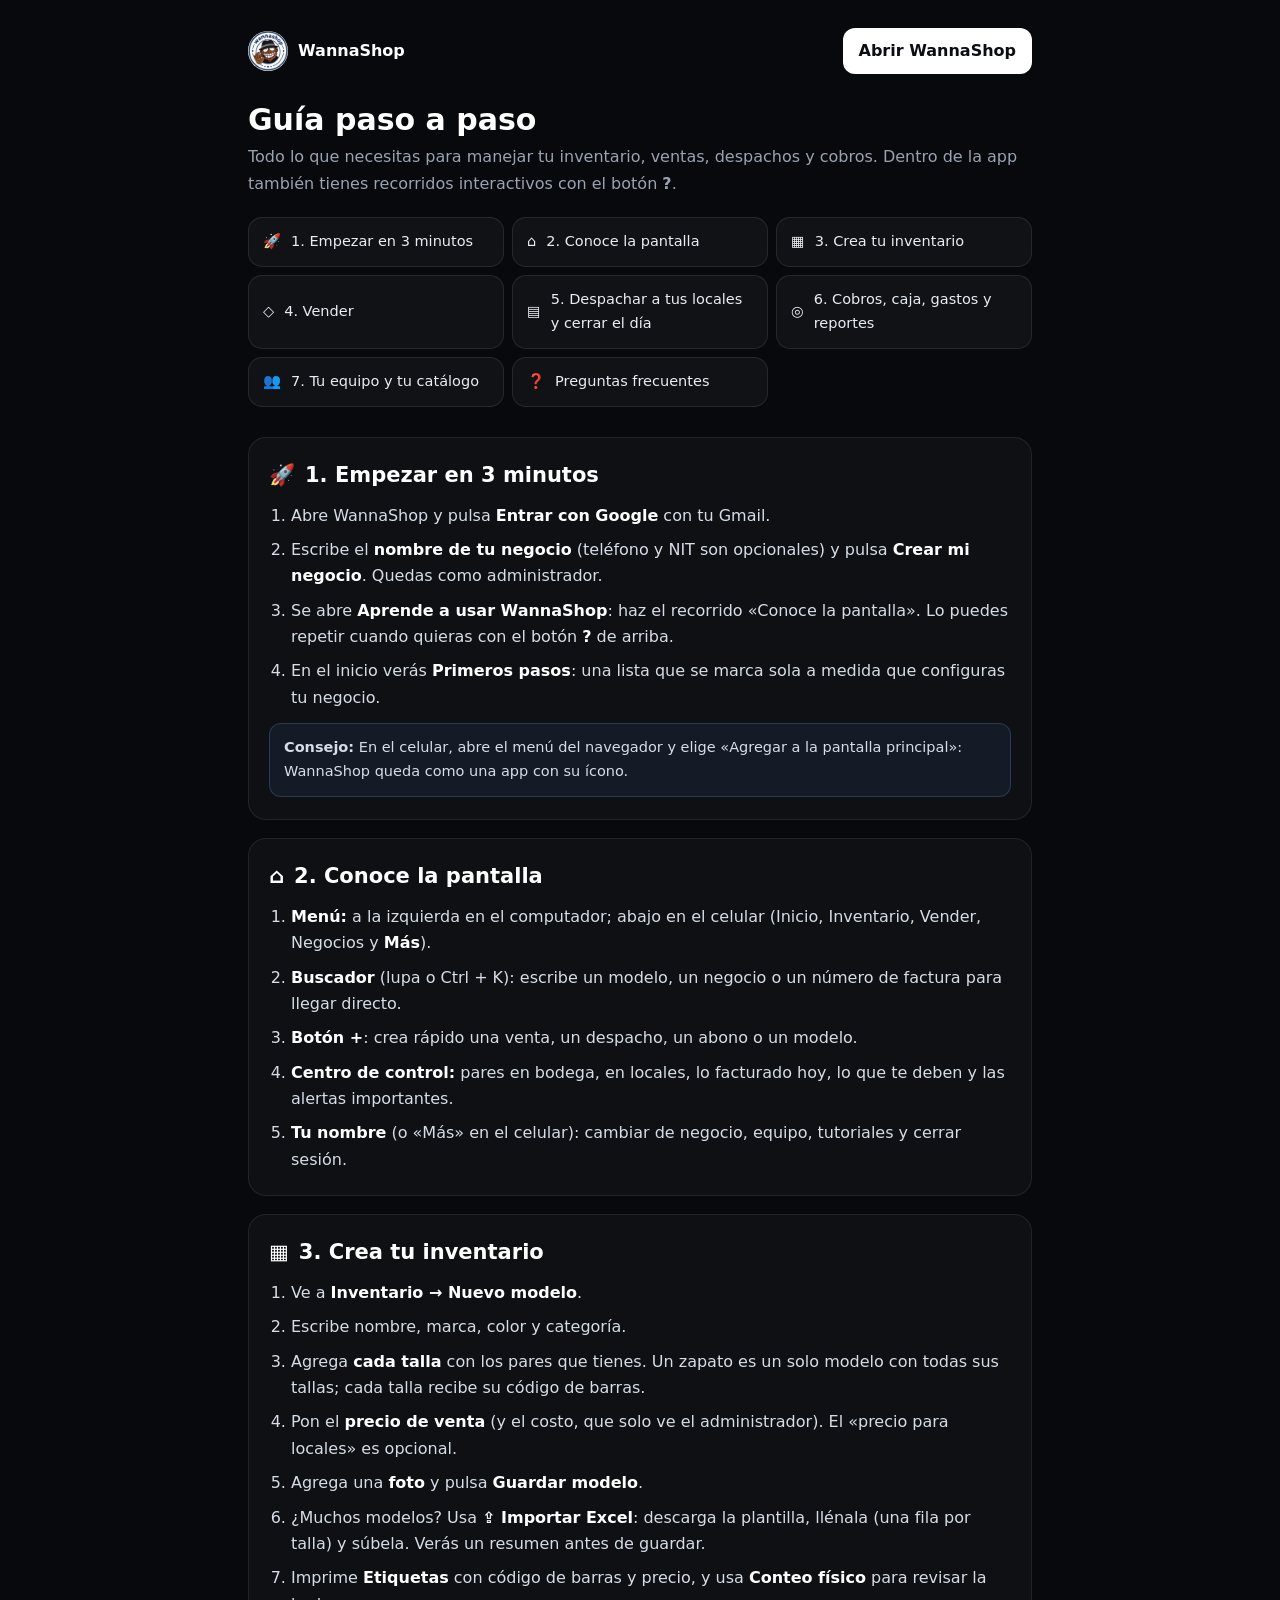
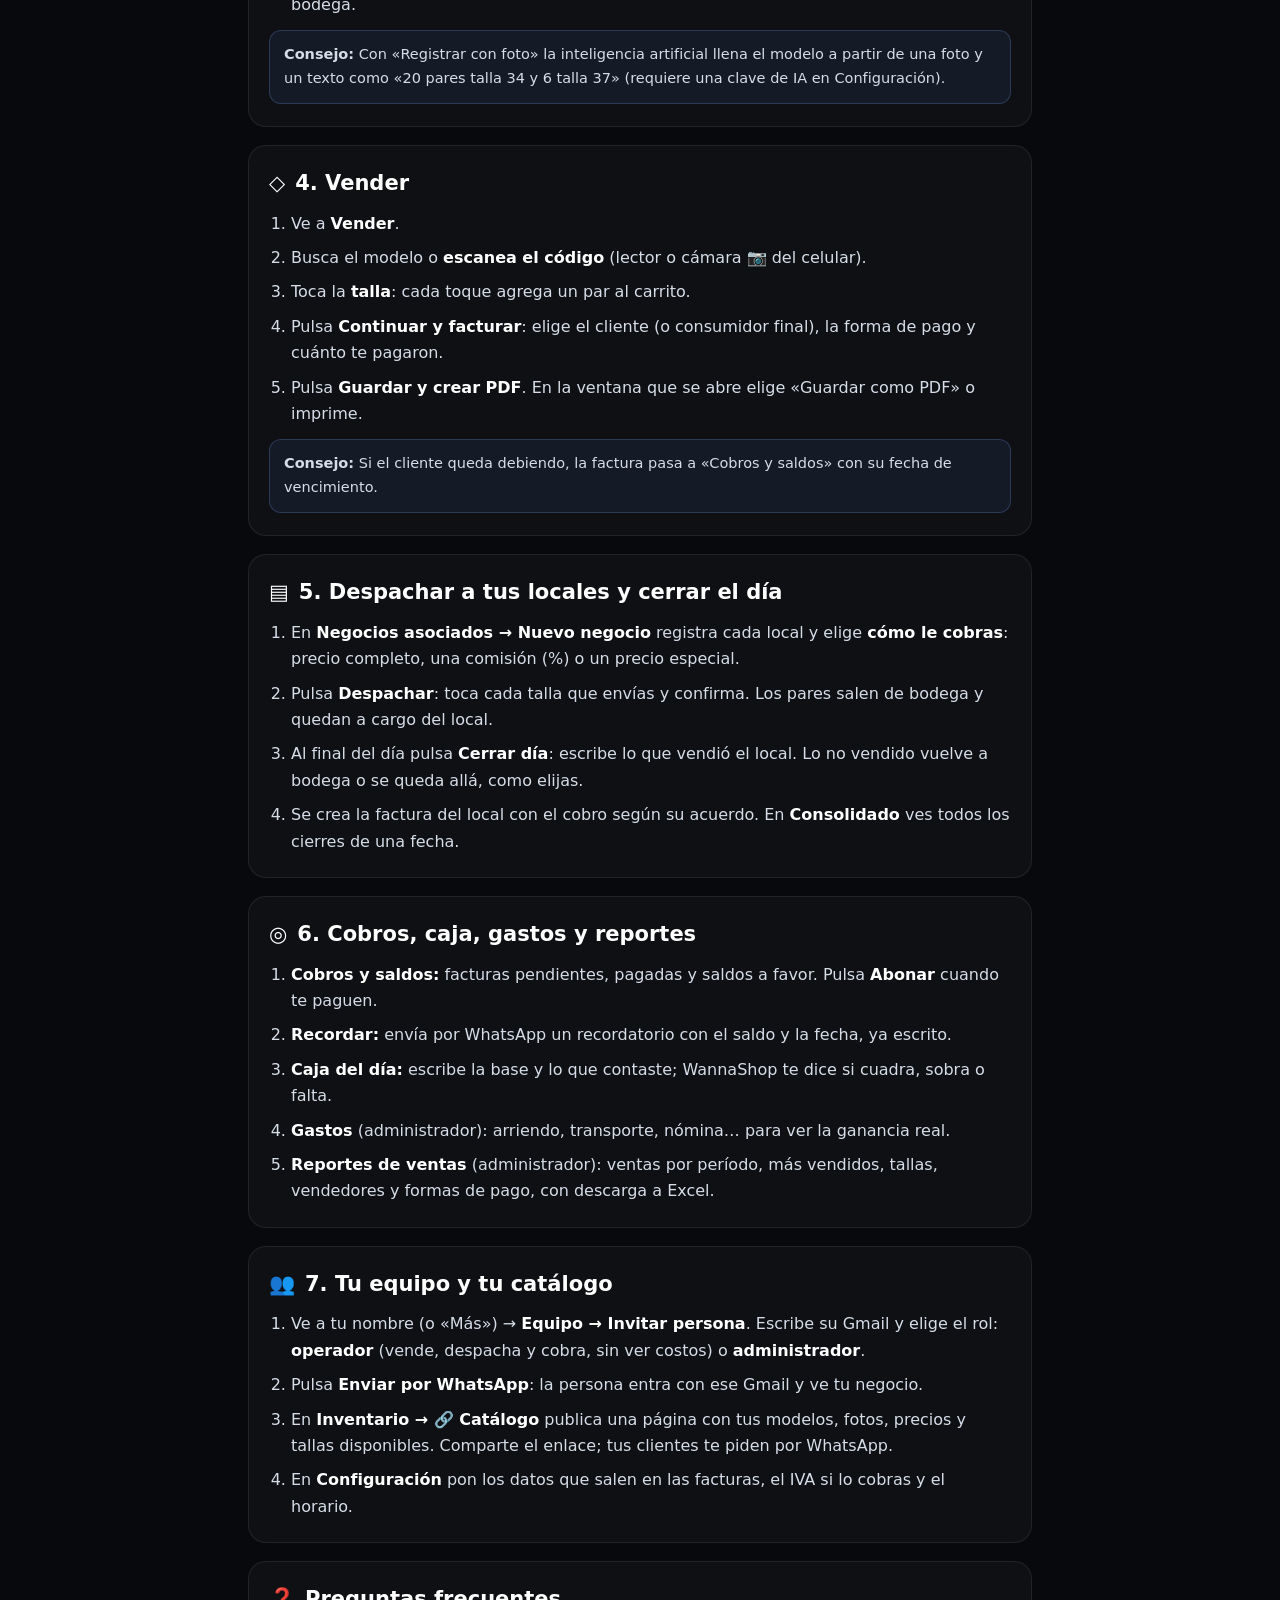
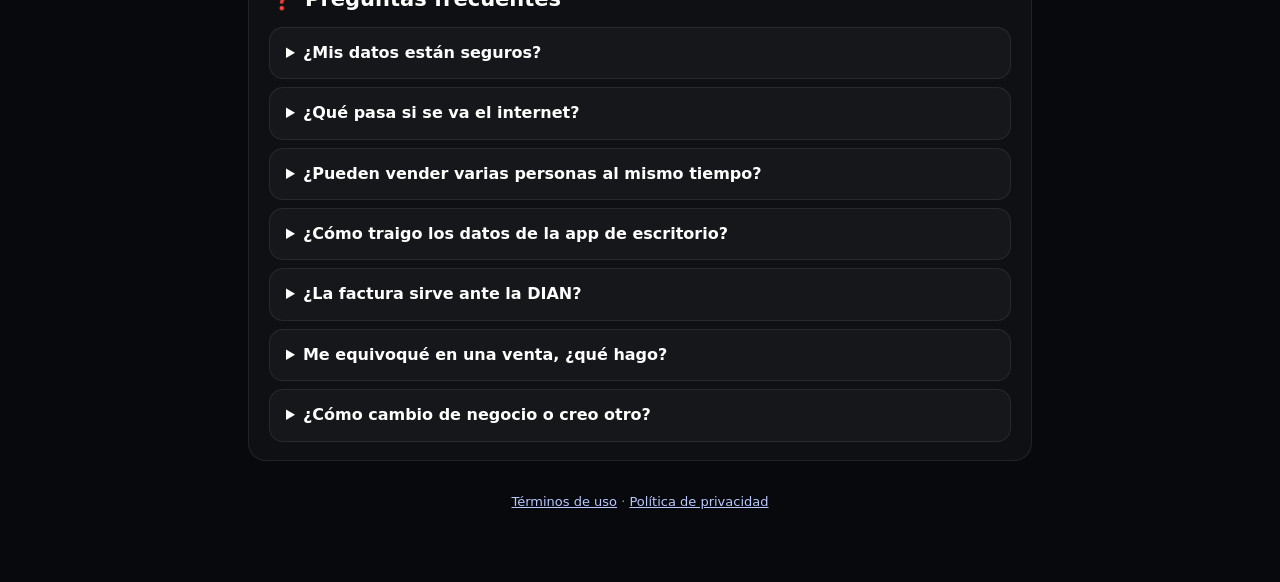
==== ayuda.html @ d0de4db9 "Publicar WannaShop web 0.4.0" ====
<!doctype html>
<html lang="es"><head><meta charset="utf-8"><meta name="viewport" content="width=device-width,initial-scale=1,viewport-fit=cover">
<title>Guía paso a paso · WannaShop</title><link rel="icon" href="assets/icon-192.png">
<meta name="description" content="Aprende a usar WannaShop: inventario por tallas, ventas, despachos a locales, cierres, cobros, caja, equipo y catálogo.">
<style>
  :root { color-scheme: dark; }
  * { box-sizing: border-box; }
  body { margin: 0; background: #07090d; color: #d6dde7; font: 16px/1.65 system-ui, -apple-system, Segoe UI, Roboto, Arial, sans-serif; }
  main { max-width: 820px; margin: 0 auto; padding: 28px 18px 70px; }
  a { color: #b9c7ff; }
  .top { display: flex; align-items: center; justify-content: space-between; gap: 12px; }
  .brand { display: flex; align-items: center; gap: 10px; color: #fff; font-weight: 800; text-decoration: none; }
  .brand img { width: 40px; height: 40px; border-radius: 50%; }
  .open { padding: 10px 16px; border-radius: 12px; background: #fff; color: #0b0d12; font-weight: 700; text-decoration: none; }
  h1 { color: #fff; font-size: 30px; line-height: 1.2; margin: 28px 0 6px; }
  .lead { color: #9aa3b2; margin: 0 0 20px; }
  .toc { display: grid; grid-template-columns: repeat(auto-fill, minmax(230px, 1fr)); gap: 8px; margin: 0 0 30px; }
  .toc a { display: flex; gap: 10px; align-items: center; padding: 12px 14px; border-radius: 14px; background: rgba(255,255,255,.04); border: 1px solid rgba(255,255,255,.09); color: #e8edf3; text-decoration: none; font-size: 14.5px; }
  section { margin: 0 0 18px; padding: 20px 20px 10px; border-radius: 18px; background: rgba(255,255,255,.03); border: 1px solid rgba(255,255,255,.08); scroll-margin-top: 16px; }
  h2 { display: flex; gap: 10px; align-items: center; color: #fff; font-size: 21px; margin: 0 0 10px; }
  ol { margin: 0 0 12px; padding-left: 22px; display: grid; gap: 8px; }
  li b { color: #fff; }
  .tip { margin: 0 0 12px; padding: 12px 14px; border-radius: 12px; background: rgba(120,170,255,.08); border: 1px solid rgba(120,170,255,.22); font-size: 14.5px; }
  details { margin: 0 0 8px; padding: 12px 16px; border-radius: 14px; background: rgba(255,255,255,.03); border: 1px solid rgba(255,255,255,.08); }
  summary { cursor: pointer; color: #fff; font-weight: 700; }
  details p { margin: 8px 0 2px; }
  footer { margin-top: 30px; color: #8a94a3; font-size: 13px; text-align: center; }
</style></head>
<body><main>
<div class="top"><a class="brand" href="./"><img src="assets/icon-192.png" alt="">WannaShop</a><a class="open" href="./">Abrir WannaShop</a></div>
<h1>Guía paso a paso</h1>
<p class="lead">Todo lo que necesitas para manejar tu inventario, ventas, despachos y cobros. Dentro de la app también tienes recorridos interactivos con el botón <b>?</b>.</p>
<nav class="toc"><a href="#empezar"><span>🚀</span>1. Empezar en 3 minutos</a><a href="#pantalla"><span>⌂</span>2. Conoce la pantalla</a><a href="#inventario"><span>▦</span>3. Crea tu inventario</a><a href="#vender"><span>◇</span>4. Vender</a><a href="#locales"><span>▤</span>5. Despachar a tus locales y cerrar el día</a><a href="#dinero"><span>◎</span>6. Cobros, caja, gastos y reportes</a><a href="#equipo"><span>👥</span>7. Tu equipo y tu catálogo</a><a href="#preguntas"><span>❓</span>Preguntas frecuentes</a></nav>
<section id="empezar"><h2><span>🚀</span>1. Empezar en 3 minutos</h2><ol><li>Abre WannaShop y pulsa <b>Entrar con Google</b> con tu Gmail.</li><li>Escribe el <b>nombre de tu negocio</b> (teléfono y NIT son opcionales) y pulsa <b>Crear mi negocio</b>. Quedas como administrador.</li><li>Se abre <b>Aprende a usar WannaShop</b>: haz el recorrido «Conoce la pantalla». Lo puedes repetir cuando quieras con el botón <b>?</b> de arriba.</li><li>En el inicio verás <b>Primeros pasos</b>: una lista que se marca sola a medida que configuras tu negocio.</li></ol><p class="tip"><b>Consejo:</b> En el celular, abre el menú del navegador y elige «Agregar a la pantalla principal»: WannaShop queda como una app con su ícono.</p></section><section id="pantalla"><h2><span>⌂</span>2. Conoce la pantalla</h2><ol><li><b>Menú:</b> a la izquierda en el computador; abajo en el celular (Inicio, Inventario, Vender, Negocios y <b>Más</b>).</li><li><b>Buscador</b> (lupa o Ctrl + K): escribe un modelo, un negocio o un número de factura para llegar directo.</li><li><b>Botón +</b>: crea rápido una venta, un despacho, un abono o un modelo.</li><li><b>Centro de control:</b> pares en bodega, en locales, lo facturado hoy, lo que te deben y las alertas importantes.</li><li><b>Tu nombre</b> (o «Más» en el celular): cambiar de negocio, equipo, tutoriales y cerrar sesión.</li></ol></section><section id="inventario"><h2><span>▦</span>3. Crea tu inventario</h2><ol><li>Ve a <b>Inventario → Nuevo modelo</b>.</li><li>Escribe nombre, marca, color y categoría.</li><li>Agrega <b>cada talla</b> con los pares que tienes. Un zapato es un solo modelo con todas sus tallas; cada talla recibe su código de barras.</li><li>Pon el <b>precio de venta</b> (y el costo, que solo ve el administrador). El «precio para locales» es opcional.</li><li>Agrega una <b>foto</b> y pulsa <b>Guardar modelo</b>.</li><li>¿Muchos modelos? Usa <b>⇪ Importar Excel</b>: descarga la plantilla, llénala (una fila por talla) y súbela. Verás un resumen antes de guardar.</li><li>Imprime <b>Etiquetas</b> con código de barras y precio, y usa <b>Conteo físico</b> para revisar la bodega.</li></ol><p class="tip"><b>Consejo:</b> Con «Registrar con foto» la inteligencia artificial llena el modelo a partir de una foto y un texto como «20 pares talla 34 y 6 talla 37» (requiere una clave de IA en Configuración).</p></section><section id="vender"><h2><span>◇</span>4. Vender</h2><ol><li>Ve a <b>Vender</b>.</li><li>Busca el modelo o <b>escanea el código</b> (lector o cámara 📷 del celular).</li><li>Toca la <b>talla</b>: cada toque agrega un par al carrito.</li><li>Pulsa <b>Continuar y facturar</b>: elige el cliente (o consumidor final), la forma de pago y cuánto te pagaron.</li><li>Pulsa <b>Guardar y crear PDF</b>. En la ventana que se abre elige «Guardar como PDF» o imprime.</li></ol><p class="tip"><b>Consejo:</b> Si el cliente queda debiendo, la factura pasa a «Cobros y saldos» con su fecha de vencimiento.</p></section><section id="locales"><h2><span>▤</span>5. Despachar a tus locales y cerrar el día</h2><ol><li>En <b>Negocios asociados → Nuevo negocio</b> registra cada local y elige <b>cómo le cobras</b>: precio completo, una comisión (%) o un precio especial.</li><li>Pulsa <b>Despachar</b>: toca cada talla que envías y confirma. Los pares salen de bodega y quedan a cargo del local.</li><li>Al final del día pulsa <b>Cerrar día</b>: escribe lo que vendió el local. Lo no vendido vuelve a bodega o se queda allá, como elijas.</li><li>Se crea la factura del local con el cobro según su acuerdo. En <b>Consolidado</b> ves todos los cierres de una fecha.</li></ol></section><section id="dinero"><h2><span>◎</span>6. Cobros, caja, gastos y reportes</h2><ol><li><b>Cobros y saldos:</b> facturas pendientes, pagadas y saldos a favor. Pulsa <b>Abonar</b> cuando te paguen.</li><li><b>Recordar:</b> envía por WhatsApp un recordatorio con el saldo y la fecha, ya escrito.</li><li><b>Caja del día:</b> escribe la base y lo que contaste; WannaShop te dice si cuadra, sobra o falta.</li><li><b>Gastos</b> (administrador): arriendo, transporte, nómina… para ver la ganancia real.</li><li><b>Reportes de ventas</b> (administrador): ventas por período, más vendidos, tallas, vendedores y formas de pago, con descarga a Excel.</li></ol></section><section id="equipo"><h2><span>👥</span>7. Tu equipo y tu catálogo</h2><ol><li>Ve a tu nombre (o «Más») → <b>Equipo → Invitar persona</b>. Escribe su Gmail y elige el rol: <b>operador</b> (vende, despacha y cobra, sin ver costos) o <b>administrador</b>.</li><li>Pulsa <b>Enviar por WhatsApp</b>: la persona entra con ese Gmail y ve tu negocio.</li><li>En <b>Inventario → 🔗 Catálogo</b> publica una página con tus modelos, fotos, precios y tallas disponibles. Comparte el enlace; tus clientes te piden por WhatsApp.</li><li>En <b>Configuración</b> pon los datos que salen en las facturas, el IVA si lo cobras y el horario.</li></ol></section>
<section id="preguntas"><h2><span>❓</span>Preguntas frecuentes</h2><details><summary>¿Mis datos están seguros?</summary><p>Se guardan en la nube de Google y solo entran las cuentas que tú autorices. Ningún negocio ve los datos de otro. Cada día queda una copia automática (Configuración → Ver copias diarias) y puedes descargar una copia completa cuando quieras.</p></details><details><summary>¿Qué pasa si se va el internet?</summary><p>Aparece un aviso arriba. Puedes seguir consultando, pero para guardar necesitas conexión; nada queda a medias.</p></details><details><summary>¿Pueden vender varias personas al mismo tiempo?</summary><p>Sí. Cada venta se valida con el inventario más reciente, así que no se vende un par que ya no existe.</p></details><details><summary>¿Cómo traigo los datos de la app de escritorio?</summary><p>En la app de escritorio: Configuración → Guardar respaldo manual. En la web: Configuración → Importar respaldo.</p></details><details><summary>¿La factura sirve ante la DIAN?</summary><p>Los documentos de WannaShop son comprobantes de venta e internos. No reemplazan la factura electrónica de la DIAN cuando estés obligado a expedirla.</p></details><details><summary>Me equivoqué en una venta, ¿qué hago?</summary><p>En Facturas abre el documento: puedes registrar una devolución o un cambio, o anularlo escribiendo el motivo. Todo queda en el historial.</p></details><details><summary>¿Cómo cambio de negocio o creo otro?</summary><p>Toca tu nombre (o «Más») → Cambiar de negocio. Desde ahí también puedes crear otro negocio con la misma cuenta.</p></details></section>
<footer><a href="terminos.html">Términos de uso</a> · <a href="privacidad.html">Política de privacidad</a></footer>
</main></body></html>
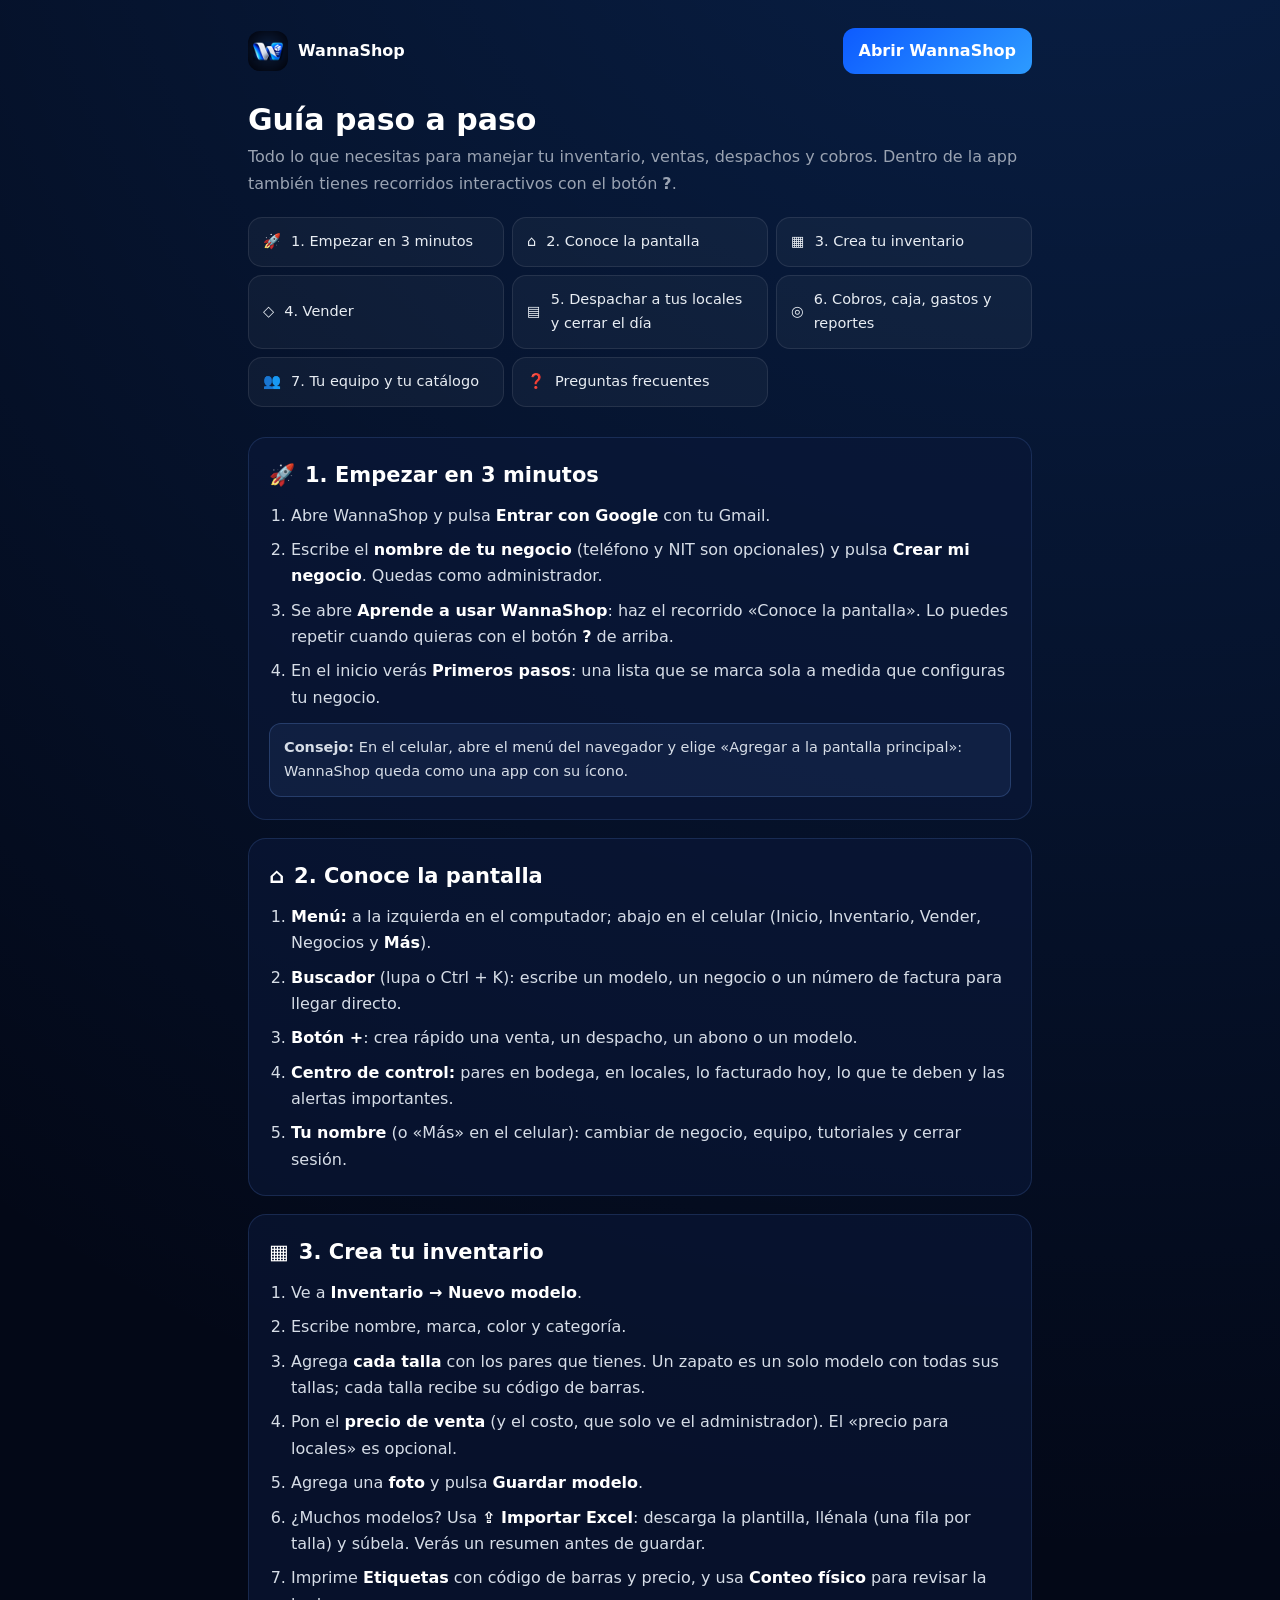
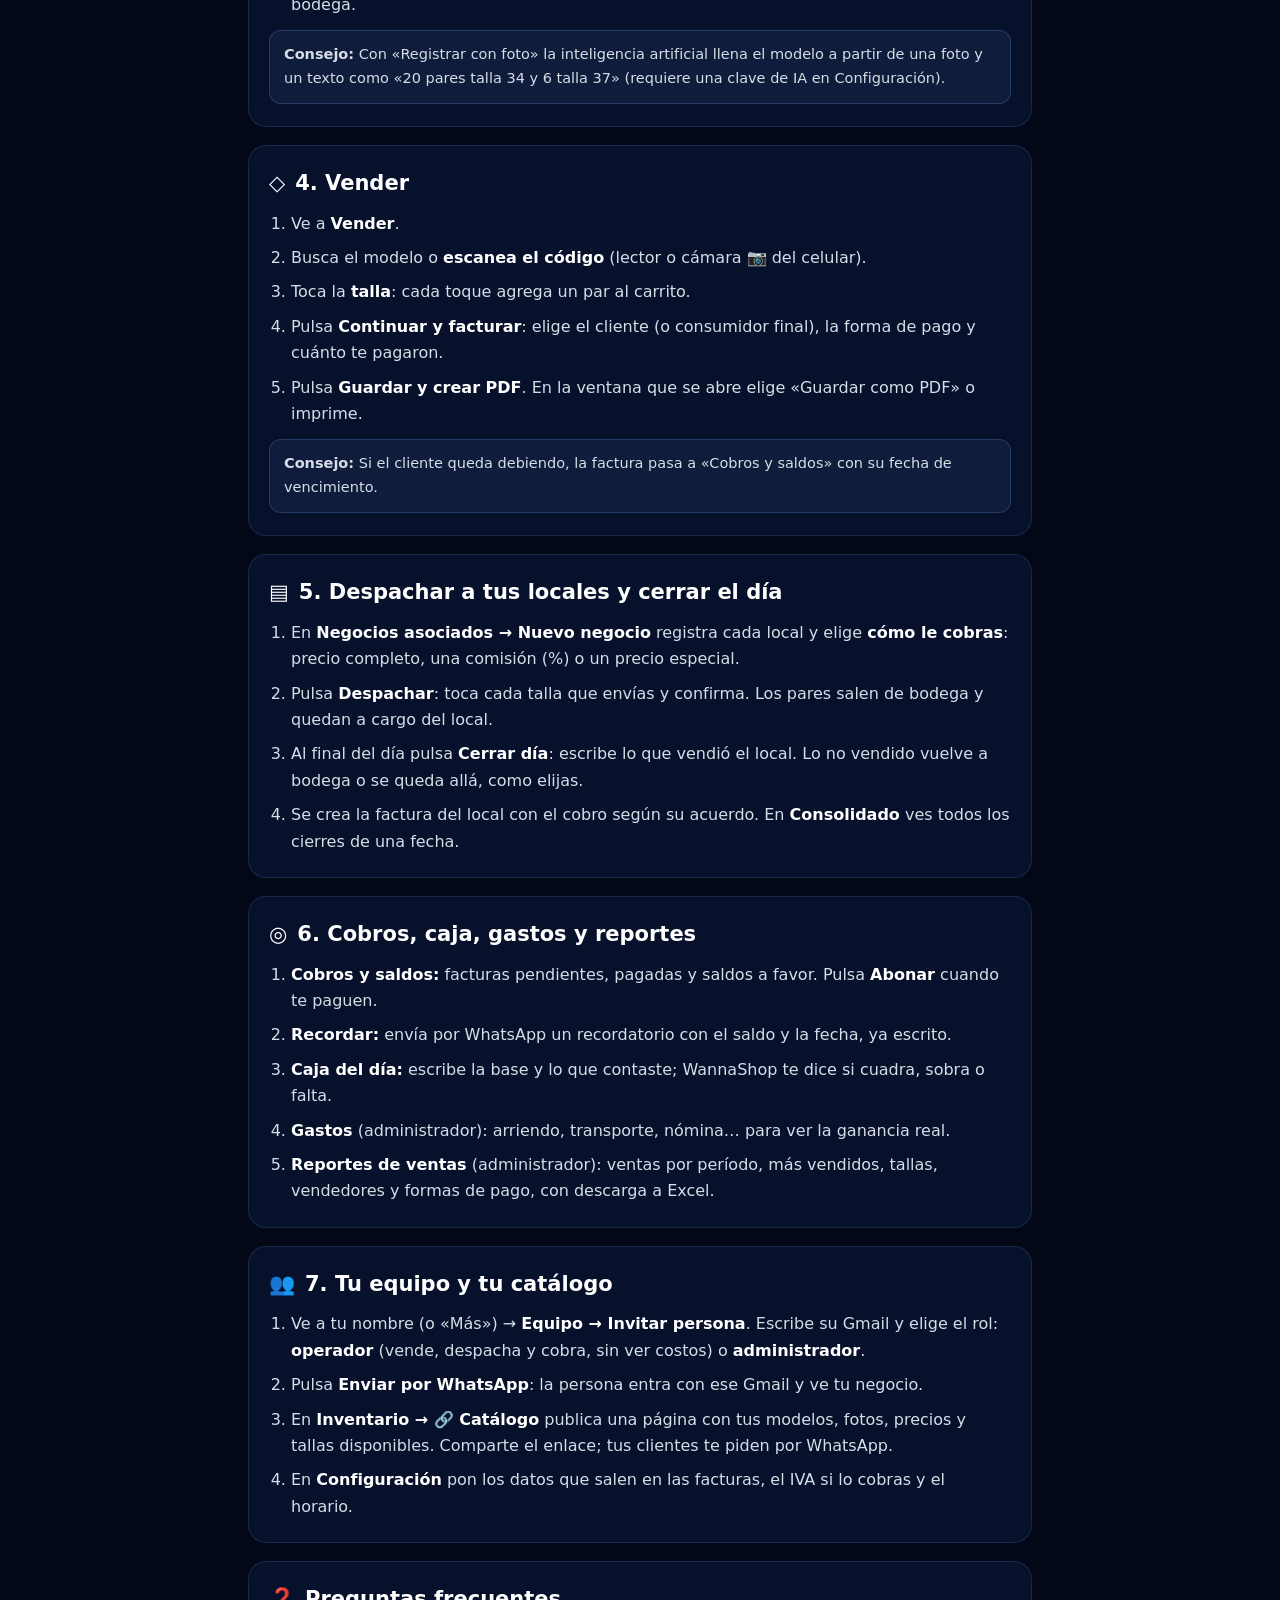
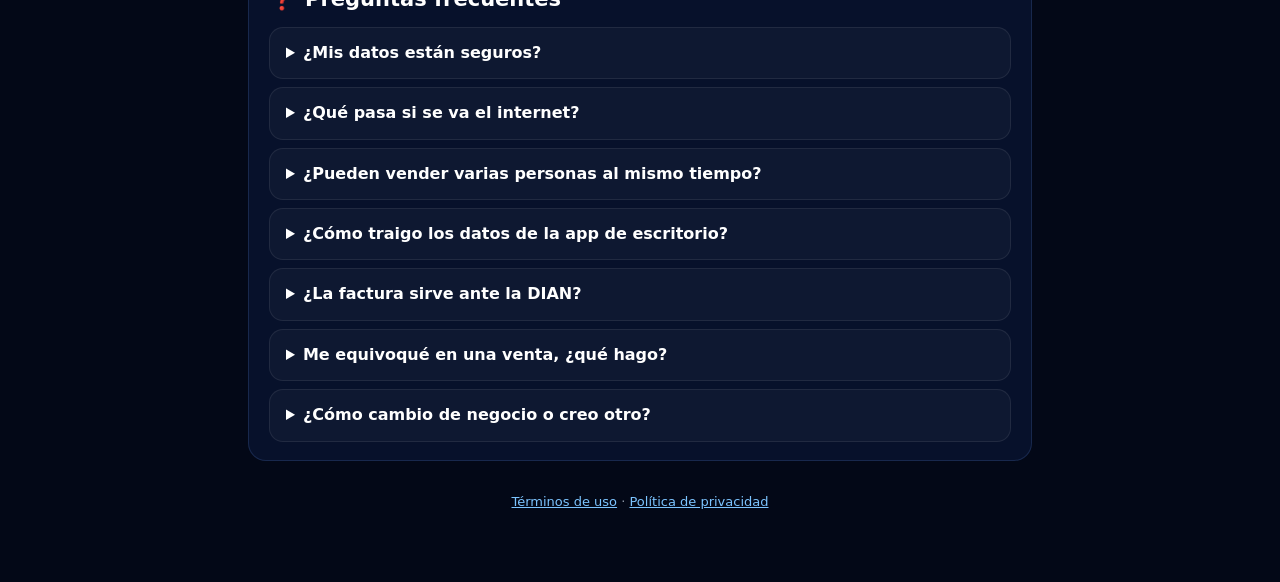
==== commit d80478a2: "Publicar WannaShop web 0.4.0" ====
--- a/ayuda.html
+++ b/ayuda.html
@@ -5,18 +5,18 @@
 <style>
   :root { color-scheme: dark; }
   * { box-sizing: border-box; }
-  body { margin: 0; background: #07090d; color: #d6dde7; font: 16px/1.65 system-ui, -apple-system, Segoe UI, Roboto, Arial, sans-serif; }
+  body { margin: 0; background: radial-gradient(circle at 85% -10%, rgba(31,124,255,.22), transparent 45%) #030817; color: #d6dde7; font: 16px/1.65 system-ui, -apple-system, Segoe UI, Roboto, Arial, sans-serif; }
   main { max-width: 820px; margin: 0 auto; padding: 28px 18px 70px; }
-  a { color: #b9c7ff; }
+  a { color: #7cc4ff; }
   .top { display: flex; align-items: center; justify-content: space-between; gap: 12px; }
   .brand { display: flex; align-items: center; gap: 10px; color: #fff; font-weight: 800; text-decoration: none; }
-  .brand img { width: 40px; height: 40px; border-radius: 50%; }
-  .open { padding: 10px 16px; border-radius: 12px; background: #fff; color: #0b0d12; font-weight: 700; text-decoration: none; }
+  .brand img { width: 40px; height: 40px; border-radius: 12px; }
+  .open { padding: 10px 16px; border-radius: 12px; background: linear-gradient(135deg, #0d5bff, #2d9bff); color: #fff; font-weight: 700; text-decoration: none; }
   h1 { color: #fff; font-size: 30px; line-height: 1.2; margin: 28px 0 6px; }
   .lead { color: #9aa3b2; margin: 0 0 20px; }
   .toc { display: grid; grid-template-columns: repeat(auto-fill, minmax(230px, 1fr)); gap: 8px; margin: 0 0 30px; }
   .toc a { display: flex; gap: 10px; align-items: center; padding: 12px 14px; border-radius: 14px; background: rgba(255,255,255,.04); border: 1px solid rgba(255,255,255,.09); color: #e8edf3; text-decoration: none; font-size: 14.5px; }
-  section { margin: 0 0 18px; padding: 20px 20px 10px; border-radius: 18px; background: rgba(255,255,255,.03); border: 1px solid rgba(255,255,255,.08); scroll-margin-top: 16px; }
+  section { margin: 0 0 18px; padding: 20px 20px 10px; border-radius: 18px; background: rgba(10,24,58,.6); border: 1px solid rgba(110,160,255,.16); scroll-margin-top: 16px; }
   h2 { display: flex; gap: 10px; align-items: center; color: #fff; font-size: 21px; margin: 0 0 10px; }
   ol { margin: 0 0 12px; padding-left: 22px; display: grid; gap: 8px; }
   li b { color: #fff; }
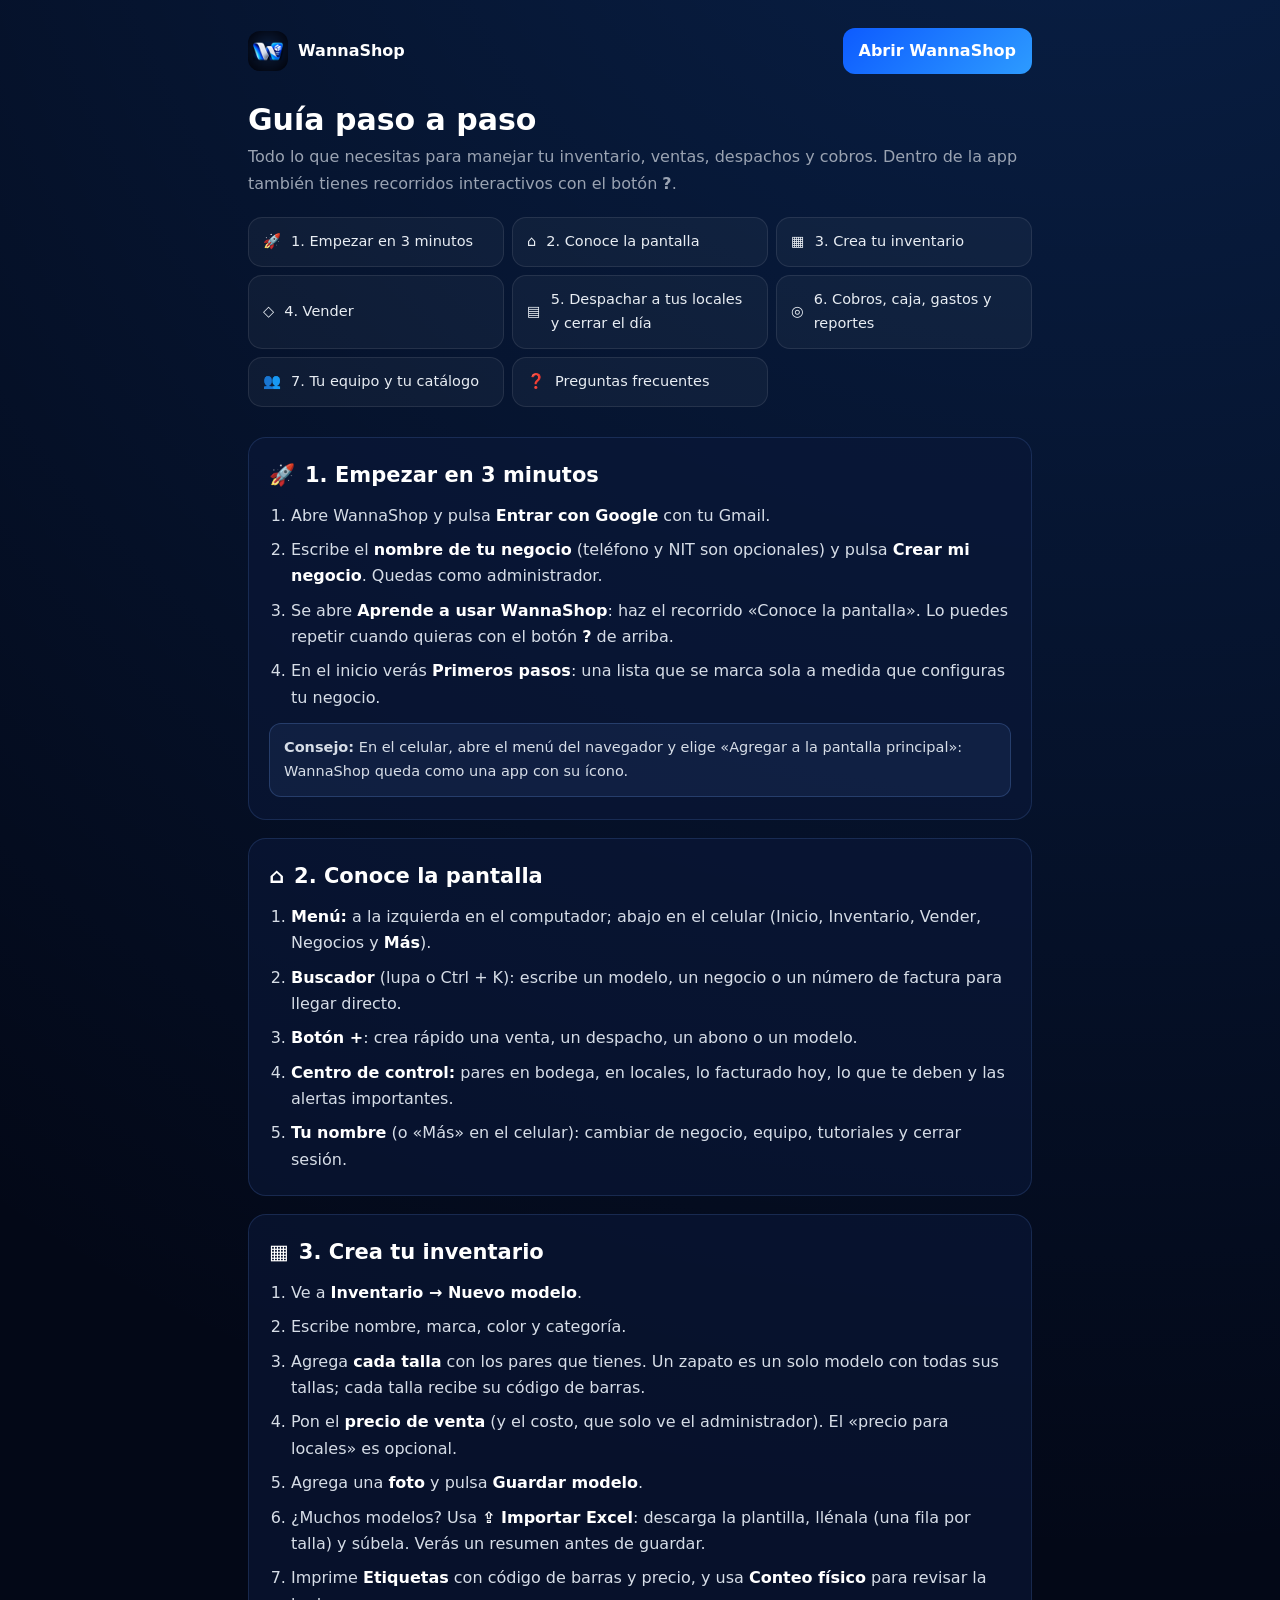
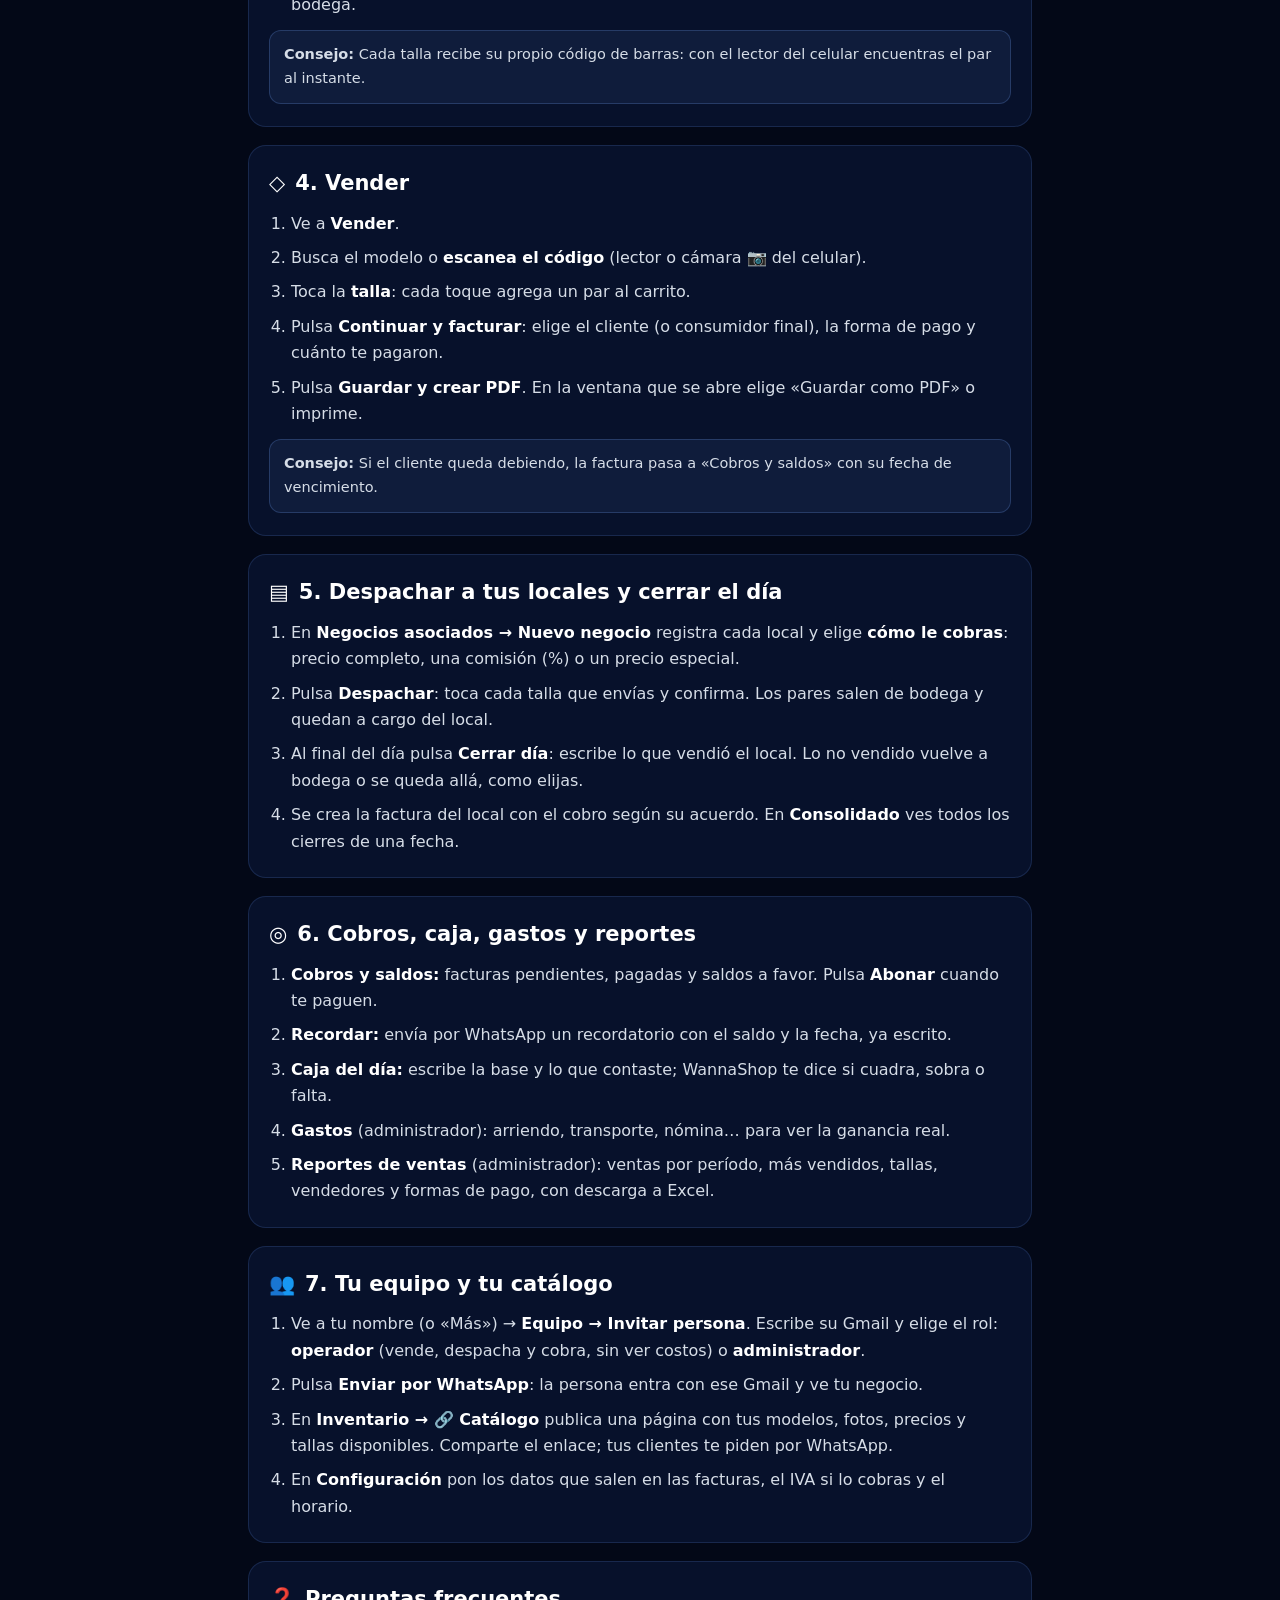
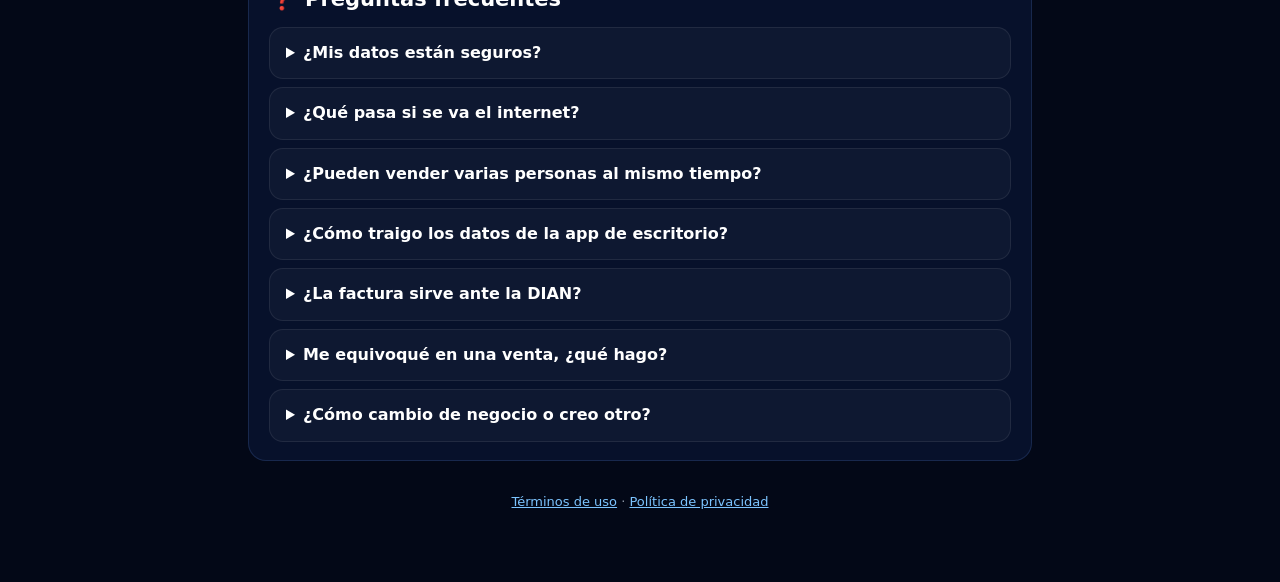
==== commit 2a0633e4: "Publicar WannaShop web 0.4.0" ====
--- a/ayuda.html
+++ b/ayuda.html
@@ -31,7 +31,7 @@
 <h1>Guía paso a paso</h1>
 <p class="lead">Todo lo que necesitas para manejar tu inventario, ventas, despachos y cobros. Dentro de la app también tienes recorridos interactivos con el botón <b>?</b>.</p>
 <nav class="toc"><a href="#empezar"><span>🚀</span>1. Empezar en 3 minutos</a><a href="#pantalla"><span>⌂</span>2. Conoce la pantalla</a><a href="#inventario"><span>▦</span>3. Crea tu inventario</a><a href="#vender"><span>◇</span>4. Vender</a><a href="#locales"><span>▤</span>5. Despachar a tus locales y cerrar el día</a><a href="#dinero"><span>◎</span>6. Cobros, caja, gastos y reportes</a><a href="#equipo"><span>👥</span>7. Tu equipo y tu catálogo</a><a href="#preguntas"><span>❓</span>Preguntas frecuentes</a></nav>
-<section id="empezar"><h2><span>🚀</span>1. Empezar en 3 minutos</h2><ol><li>Abre WannaShop y pulsa <b>Entrar con Google</b> con tu Gmail.</li><li>Escribe el <b>nombre de tu negocio</b> (teléfono y NIT son opcionales) y pulsa <b>Crear mi negocio</b>. Quedas como administrador.</li><li>Se abre <b>Aprende a usar WannaShop</b>: haz el recorrido «Conoce la pantalla». Lo puedes repetir cuando quieras con el botón <b>?</b> de arriba.</li><li>En el inicio verás <b>Primeros pasos</b>: una lista que se marca sola a medida que configuras tu negocio.</li></ol><p class="tip"><b>Consejo:</b> En el celular, abre el menú del navegador y elige «Agregar a la pantalla principal»: WannaShop queda como una app con su ícono.</p></section><section id="pantalla"><h2><span>⌂</span>2. Conoce la pantalla</h2><ol><li><b>Menú:</b> a la izquierda en el computador; abajo en el celular (Inicio, Inventario, Vender, Negocios y <b>Más</b>).</li><li><b>Buscador</b> (lupa o Ctrl + K): escribe un modelo, un negocio o un número de factura para llegar directo.</li><li><b>Botón +</b>: crea rápido una venta, un despacho, un abono o un modelo.</li><li><b>Centro de control:</b> pares en bodega, en locales, lo facturado hoy, lo que te deben y las alertas importantes.</li><li><b>Tu nombre</b> (o «Más» en el celular): cambiar de negocio, equipo, tutoriales y cerrar sesión.</li></ol></section><section id="inventario"><h2><span>▦</span>3. Crea tu inventario</h2><ol><li>Ve a <b>Inventario → Nuevo modelo</b>.</li><li>Escribe nombre, marca, color y categoría.</li><li>Agrega <b>cada talla</b> con los pares que tienes. Un zapato es un solo modelo con todas sus tallas; cada talla recibe su código de barras.</li><li>Pon el <b>precio de venta</b> (y el costo, que solo ve el administrador). El «precio para locales» es opcional.</li><li>Agrega una <b>foto</b> y pulsa <b>Guardar modelo</b>.</li><li>¿Muchos modelos? Usa <b>⇪ Importar Excel</b>: descarga la plantilla, llénala (una fila por talla) y súbela. Verás un resumen antes de guardar.</li><li>Imprime <b>Etiquetas</b> con código de barras y precio, y usa <b>Conteo físico</b> para revisar la bodega.</li></ol><p class="tip"><b>Consejo:</b> Con «Registrar con foto» la inteligencia artificial llena el modelo a partir de una foto y un texto como «20 pares talla 34 y 6 talla 37» (requiere una clave de IA en Configuración).</p></section><section id="vender"><h2><span>◇</span>4. Vender</h2><ol><li>Ve a <b>Vender</b>.</li><li>Busca el modelo o <b>escanea el código</b> (lector o cámara 📷 del celular).</li><li>Toca la <b>talla</b>: cada toque agrega un par al carrito.</li><li>Pulsa <b>Continuar y facturar</b>: elige el cliente (o consumidor final), la forma de pago y cuánto te pagaron.</li><li>Pulsa <b>Guardar y crear PDF</b>. En la ventana que se abre elige «Guardar como PDF» o imprime.</li></ol><p class="tip"><b>Consejo:</b> Si el cliente queda debiendo, la factura pasa a «Cobros y saldos» con su fecha de vencimiento.</p></section><section id="locales"><h2><span>▤</span>5. Despachar a tus locales y cerrar el día</h2><ol><li>En <b>Negocios asociados → Nuevo negocio</b> registra cada local y elige <b>cómo le cobras</b>: precio completo, una comisión (%) o un precio especial.</li><li>Pulsa <b>Despachar</b>: toca cada talla que envías y confirma. Los pares salen de bodega y quedan a cargo del local.</li><li>Al final del día pulsa <b>Cerrar día</b>: escribe lo que vendió el local. Lo no vendido vuelve a bodega o se queda allá, como elijas.</li><li>Se crea la factura del local con el cobro según su acuerdo. En <b>Consolidado</b> ves todos los cierres de una fecha.</li></ol></section><section id="dinero"><h2><span>◎</span>6. Cobros, caja, gastos y reportes</h2><ol><li><b>Cobros y saldos:</b> facturas pendientes, pagadas y saldos a favor. Pulsa <b>Abonar</b> cuando te paguen.</li><li><b>Recordar:</b> envía por WhatsApp un recordatorio con el saldo y la fecha, ya escrito.</li><li><b>Caja del día:</b> escribe la base y lo que contaste; WannaShop te dice si cuadra, sobra o falta.</li><li><b>Gastos</b> (administrador): arriendo, transporte, nómina… para ver la ganancia real.</li><li><b>Reportes de ventas</b> (administrador): ventas por período, más vendidos, tallas, vendedores y formas de pago, con descarga a Excel.</li></ol></section><section id="equipo"><h2><span>👥</span>7. Tu equipo y tu catálogo</h2><ol><li>Ve a tu nombre (o «Más») → <b>Equipo → Invitar persona</b>. Escribe su Gmail y elige el rol: <b>operador</b> (vende, despacha y cobra, sin ver costos) o <b>administrador</b>.</li><li>Pulsa <b>Enviar por WhatsApp</b>: la persona entra con ese Gmail y ve tu negocio.</li><li>En <b>Inventario → 🔗 Catálogo</b> publica una página con tus modelos, fotos, precios y tallas disponibles. Comparte el enlace; tus clientes te piden por WhatsApp.</li><li>En <b>Configuración</b> pon los datos que salen en las facturas, el IVA si lo cobras y el horario.</li></ol></section>
+<section id="empezar"><h2><span>🚀</span>1. Empezar en 3 minutos</h2><ol><li>Abre WannaShop y pulsa <b>Entrar con Google</b> con tu Gmail.</li><li>Escribe el <b>nombre de tu negocio</b> (teléfono y NIT son opcionales) y pulsa <b>Crear mi negocio</b>. Quedas como administrador.</li><li>Se abre <b>Aprende a usar WannaShop</b>: haz el recorrido «Conoce la pantalla». Lo puedes repetir cuando quieras con el botón <b>?</b> de arriba.</li><li>En el inicio verás <b>Primeros pasos</b>: una lista que se marca sola a medida que configuras tu negocio.</li></ol><p class="tip"><b>Consejo:</b> En el celular, abre el menú del navegador y elige «Agregar a la pantalla principal»: WannaShop queda como una app con su ícono.</p></section><section id="pantalla"><h2><span>⌂</span>2. Conoce la pantalla</h2><ol><li><b>Menú:</b> a la izquierda en el computador; abajo en el celular (Inicio, Inventario, Vender, Negocios y <b>Más</b>).</li><li><b>Buscador</b> (lupa o Ctrl + K): escribe un modelo, un negocio o un número de factura para llegar directo.</li><li><b>Botón +</b>: crea rápido una venta, un despacho, un abono o un modelo.</li><li><b>Centro de control:</b> pares en bodega, en locales, lo facturado hoy, lo que te deben y las alertas importantes.</li><li><b>Tu nombre</b> (o «Más» en el celular): cambiar de negocio, equipo, tutoriales y cerrar sesión.</li></ol></section><section id="inventario"><h2><span>▦</span>3. Crea tu inventario</h2><ol><li>Ve a <b>Inventario → Nuevo modelo</b>.</li><li>Escribe nombre, marca, color y categoría.</li><li>Agrega <b>cada talla</b> con los pares que tienes. Un zapato es un solo modelo con todas sus tallas; cada talla recibe su código de barras.</li><li>Pon el <b>precio de venta</b> (y el costo, que solo ve el administrador). El «precio para locales» es opcional.</li><li>Agrega una <b>foto</b> y pulsa <b>Guardar modelo</b>.</li><li>¿Muchos modelos? Usa <b>⇪ Importar Excel</b>: descarga la plantilla, llénala (una fila por talla) y súbela. Verás un resumen antes de guardar.</li><li>Imprime <b>Etiquetas</b> con código de barras y precio, y usa <b>Conteo físico</b> para revisar la bodega.</li></ol><p class="tip"><b>Consejo:</b> Cada talla recibe su propio código de barras: con el lector del celular encuentras el par al instante.</p></section><section id="vender"><h2><span>◇</span>4. Vender</h2><ol><li>Ve a <b>Vender</b>.</li><li>Busca el modelo o <b>escanea el código</b> (lector o cámara 📷 del celular).</li><li>Toca la <b>talla</b>: cada toque agrega un par al carrito.</li><li>Pulsa <b>Continuar y facturar</b>: elige el cliente (o consumidor final), la forma de pago y cuánto te pagaron.</li><li>Pulsa <b>Guardar y crear PDF</b>. En la ventana que se abre elige «Guardar como PDF» o imprime.</li></ol><p class="tip"><b>Consejo:</b> Si el cliente queda debiendo, la factura pasa a «Cobros y saldos» con su fecha de vencimiento.</p></section><section id="locales"><h2><span>▤</span>5. Despachar a tus locales y cerrar el día</h2><ol><li>En <b>Negocios asociados → Nuevo negocio</b> registra cada local y elige <b>cómo le cobras</b>: precio completo, una comisión (%) o un precio especial.</li><li>Pulsa <b>Despachar</b>: toca cada talla que envías y confirma. Los pares salen de bodega y quedan a cargo del local.</li><li>Al final del día pulsa <b>Cerrar día</b>: escribe lo que vendió el local. Lo no vendido vuelve a bodega o se queda allá, como elijas.</li><li>Se crea la factura del local con el cobro según su acuerdo. En <b>Consolidado</b> ves todos los cierres de una fecha.</li></ol></section><section id="dinero"><h2><span>◎</span>6. Cobros, caja, gastos y reportes</h2><ol><li><b>Cobros y saldos:</b> facturas pendientes, pagadas y saldos a favor. Pulsa <b>Abonar</b> cuando te paguen.</li><li><b>Recordar:</b> envía por WhatsApp un recordatorio con el saldo y la fecha, ya escrito.</li><li><b>Caja del día:</b> escribe la base y lo que contaste; WannaShop te dice si cuadra, sobra o falta.</li><li><b>Gastos</b> (administrador): arriendo, transporte, nómina… para ver la ganancia real.</li><li><b>Reportes de ventas</b> (administrador): ventas por período, más vendidos, tallas, vendedores y formas de pago, con descarga a Excel.</li></ol></section><section id="equipo"><h2><span>👥</span>7. Tu equipo y tu catálogo</h2><ol><li>Ve a tu nombre (o «Más») → <b>Equipo → Invitar persona</b>. Escribe su Gmail y elige el rol: <b>operador</b> (vende, despacha y cobra, sin ver costos) o <b>administrador</b>.</li><li>Pulsa <b>Enviar por WhatsApp</b>: la persona entra con ese Gmail y ve tu negocio.</li><li>En <b>Inventario → 🔗 Catálogo</b> publica una página con tus modelos, fotos, precios y tallas disponibles. Comparte el enlace; tus clientes te piden por WhatsApp.</li><li>En <b>Configuración</b> pon los datos que salen en las facturas, el IVA si lo cobras y el horario.</li></ol></section>
 <section id="preguntas"><h2><span>❓</span>Preguntas frecuentes</h2><details><summary>¿Mis datos están seguros?</summary><p>Se guardan en la nube de Google y solo entran las cuentas que tú autorices. Ningún negocio ve los datos de otro. Cada día queda una copia automática (Configuración → Ver copias diarias) y puedes descargar una copia completa cuando quieras.</p></details><details><summary>¿Qué pasa si se va el internet?</summary><p>Aparece un aviso arriba. Puedes seguir consultando, pero para guardar necesitas conexión; nada queda a medias.</p></details><details><summary>¿Pueden vender varias personas al mismo tiempo?</summary><p>Sí. Cada venta se valida con el inventario más reciente, así que no se vende un par que ya no existe.</p></details><details><summary>¿Cómo traigo los datos de la app de escritorio?</summary><p>En la app de escritorio: Configuración → Guardar respaldo manual. En la web: Configuración → Importar respaldo.</p></details><details><summary>¿La factura sirve ante la DIAN?</summary><p>Los documentos de WannaShop son comprobantes de venta e internos. No reemplazan la factura electrónica de la DIAN cuando estés obligado a expedirla.</p></details><details><summary>Me equivoqué en una venta, ¿qué hago?</summary><p>En Facturas abre el documento: puedes registrar una devolución o un cambio, o anularlo escribiendo el motivo. Todo queda en el historial.</p></details><details><summary>¿Cómo cambio de negocio o creo otro?</summary><p>Toca tu nombre (o «Más») → Cambiar de negocio. Desde ahí también puedes crear otro negocio con la misma cuenta.</p></details></section>
 <footer><a href="terminos.html">Términos de uso</a> · <a href="privacidad.html">Política de privacidad</a></footer>
 </main></body></html>
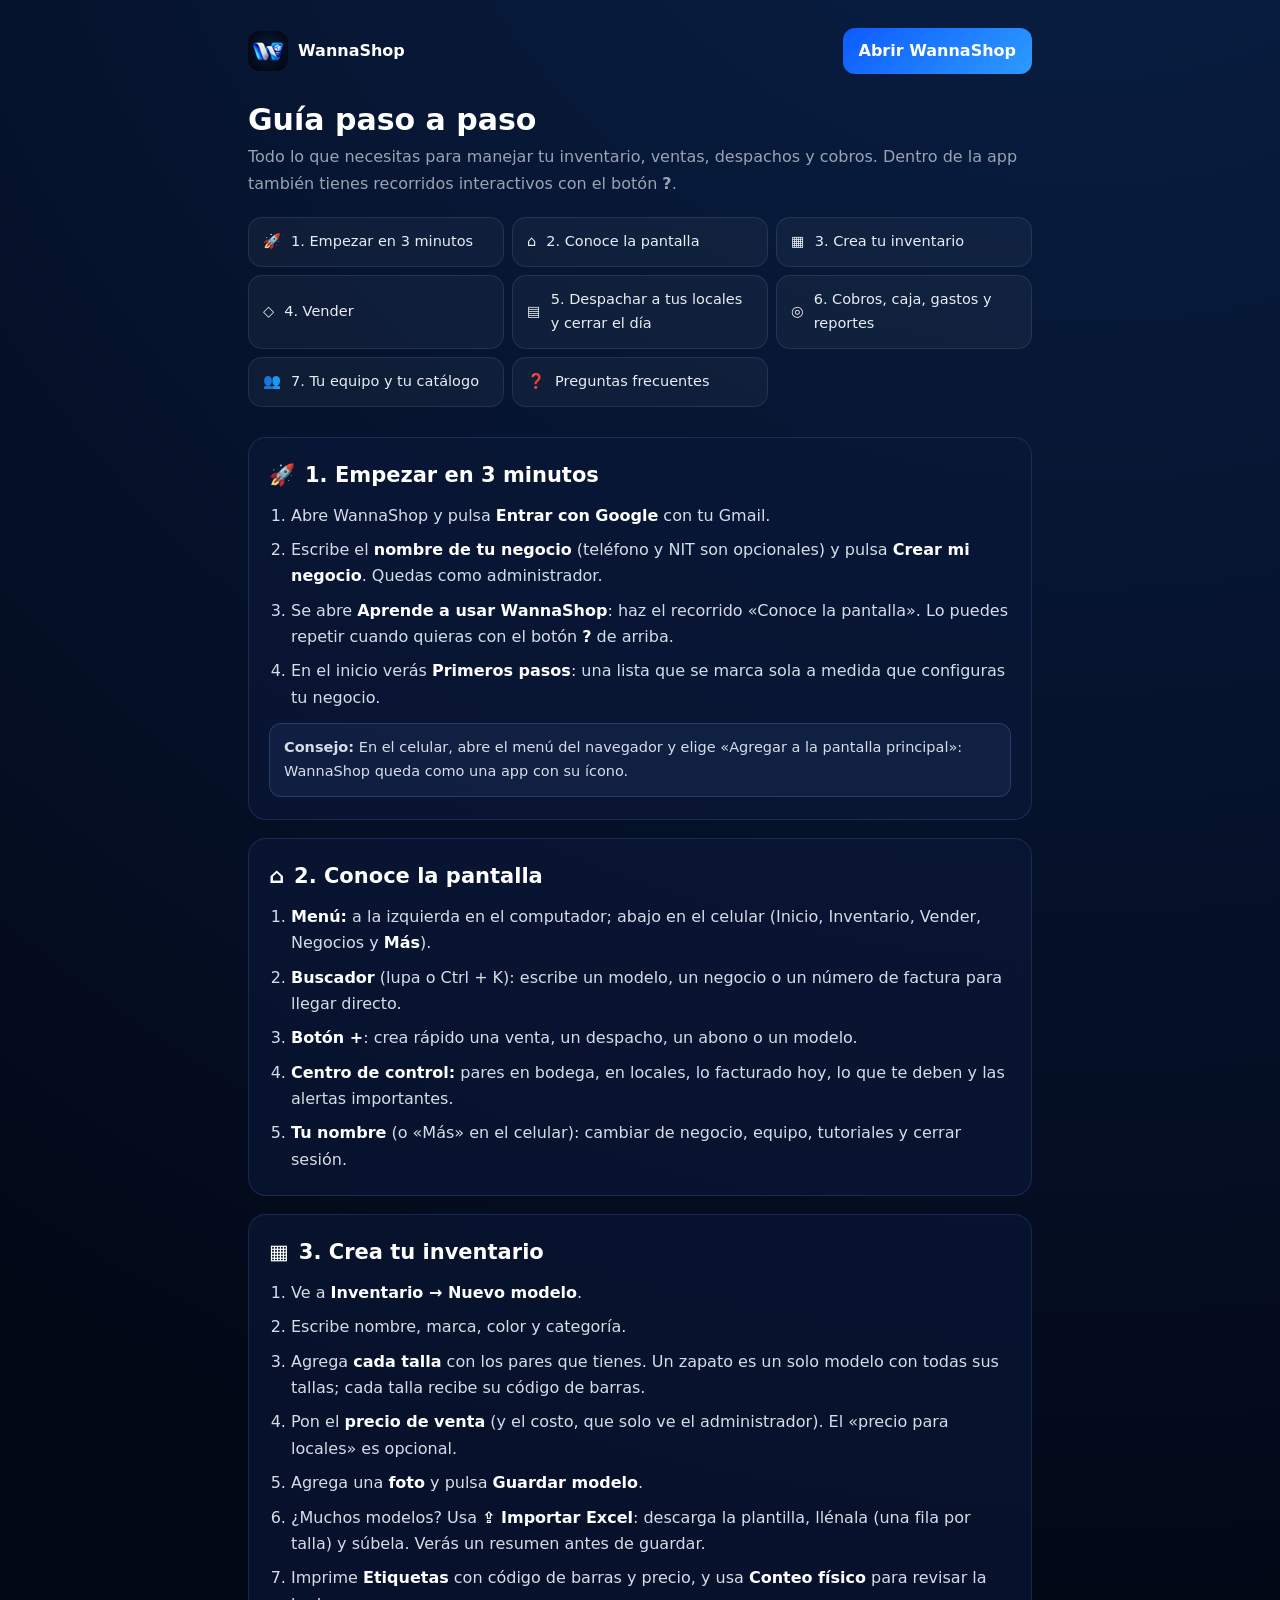
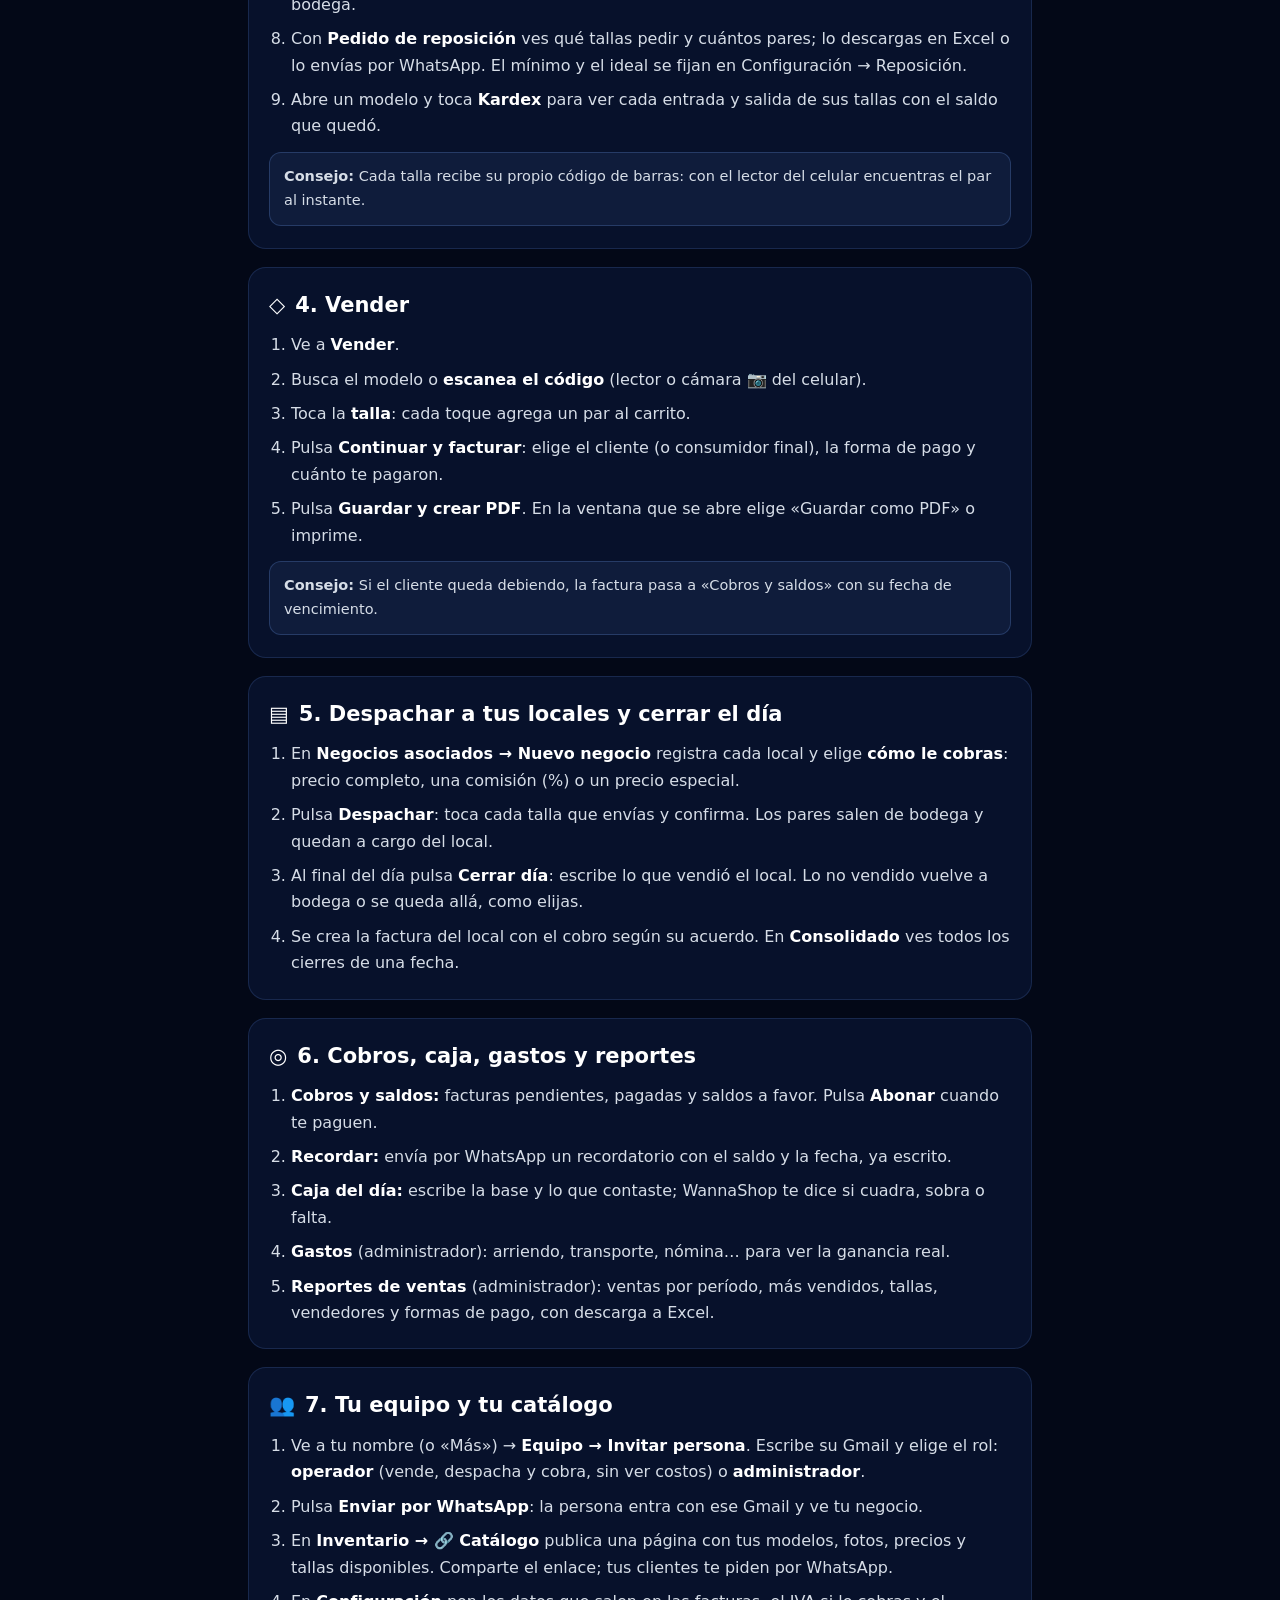
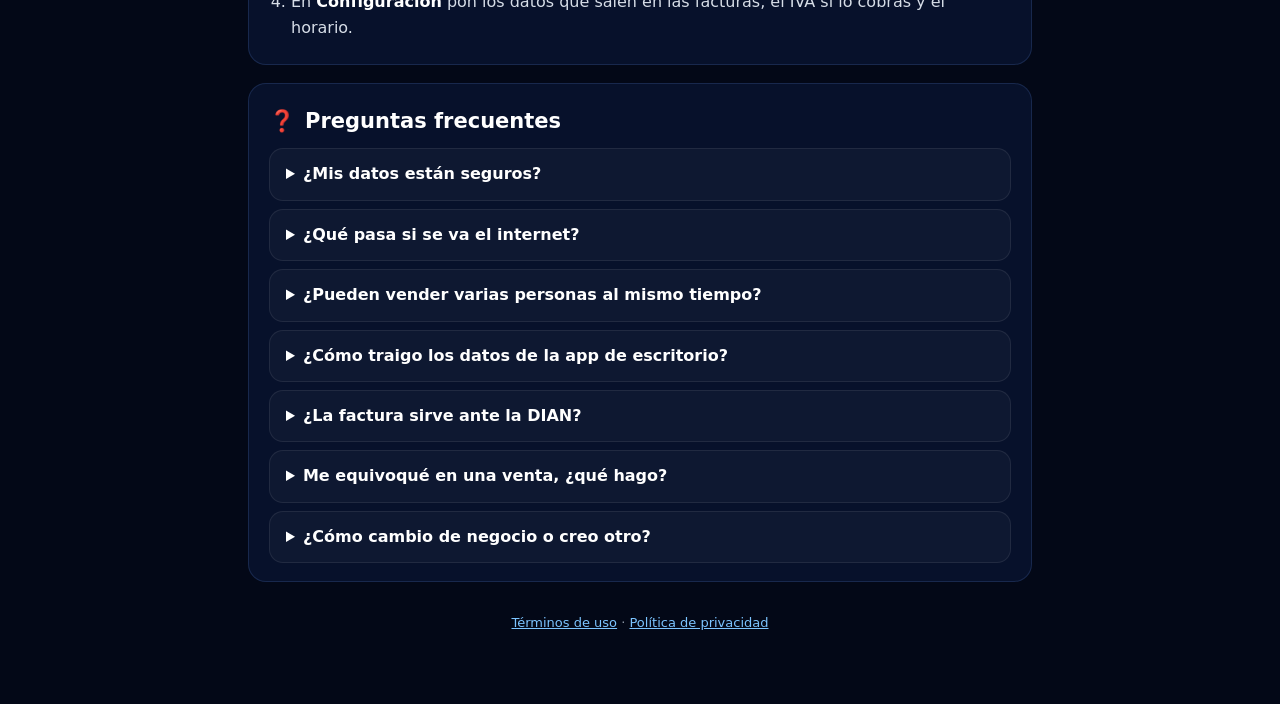
==== commit b267e89e: "Publicar WannaShop web 0.4.0" ====
--- a/ayuda.html
+++ b/ayuda.html
@@ -31,7 +31,7 @@
 <h1>Guía paso a paso</h1>
 <p class="lead">Todo lo que necesitas para manejar tu inventario, ventas, despachos y cobros. Dentro de la app también tienes recorridos interactivos con el botón <b>?</b>.</p>
 <nav class="toc"><a href="#empezar"><span>🚀</span>1. Empezar en 3 minutos</a><a href="#pantalla"><span>⌂</span>2. Conoce la pantalla</a><a href="#inventario"><span>▦</span>3. Crea tu inventario</a><a href="#vender"><span>◇</span>4. Vender</a><a href="#locales"><span>▤</span>5. Despachar a tus locales y cerrar el día</a><a href="#dinero"><span>◎</span>6. Cobros, caja, gastos y reportes</a><a href="#equipo"><span>👥</span>7. Tu equipo y tu catálogo</a><a href="#preguntas"><span>❓</span>Preguntas frecuentes</a></nav>
-<section id="empezar"><h2><span>🚀</span>1. Empezar en 3 minutos</h2><ol><li>Abre WannaShop y pulsa <b>Entrar con Google</b> con tu Gmail.</li><li>Escribe el <b>nombre de tu negocio</b> (teléfono y NIT son opcionales) y pulsa <b>Crear mi negocio</b>. Quedas como administrador.</li><li>Se abre <b>Aprende a usar WannaShop</b>: haz el recorrido «Conoce la pantalla». Lo puedes repetir cuando quieras con el botón <b>?</b> de arriba.</li><li>En el inicio verás <b>Primeros pasos</b>: una lista que se marca sola a medida que configuras tu negocio.</li></ol><p class="tip"><b>Consejo:</b> En el celular, abre el menú del navegador y elige «Agregar a la pantalla principal»: WannaShop queda como una app con su ícono.</p></section><section id="pantalla"><h2><span>⌂</span>2. Conoce la pantalla</h2><ol><li><b>Menú:</b> a la izquierda en el computador; abajo en el celular (Inicio, Inventario, Vender, Negocios y <b>Más</b>).</li><li><b>Buscador</b> (lupa o Ctrl + K): escribe un modelo, un negocio o un número de factura para llegar directo.</li><li><b>Botón +</b>: crea rápido una venta, un despacho, un abono o un modelo.</li><li><b>Centro de control:</b> pares en bodega, en locales, lo facturado hoy, lo que te deben y las alertas importantes.</li><li><b>Tu nombre</b> (o «Más» en el celular): cambiar de negocio, equipo, tutoriales y cerrar sesión.</li></ol></section><section id="inventario"><h2><span>▦</span>3. Crea tu inventario</h2><ol><li>Ve a <b>Inventario → Nuevo modelo</b>.</li><li>Escribe nombre, marca, color y categoría.</li><li>Agrega <b>cada talla</b> con los pares que tienes. Un zapato es un solo modelo con todas sus tallas; cada talla recibe su código de barras.</li><li>Pon el <b>precio de venta</b> (y el costo, que solo ve el administrador). El «precio para locales» es opcional.</li><li>Agrega una <b>foto</b> y pulsa <b>Guardar modelo</b>.</li><li>¿Muchos modelos? Usa <b>⇪ Importar Excel</b>: descarga la plantilla, llénala (una fila por talla) y súbela. Verás un resumen antes de guardar.</li><li>Imprime <b>Etiquetas</b> con código de barras y precio, y usa <b>Conteo físico</b> para revisar la bodega.</li></ol><p class="tip"><b>Consejo:</b> Cada talla recibe su propio código de barras: con el lector del celular encuentras el par al instante.</p></section><section id="vender"><h2><span>◇</span>4. Vender</h2><ol><li>Ve a <b>Vender</b>.</li><li>Busca el modelo o <b>escanea el código</b> (lector o cámara 📷 del celular).</li><li>Toca la <b>talla</b>: cada toque agrega un par al carrito.</li><li>Pulsa <b>Continuar y facturar</b>: elige el cliente (o consumidor final), la forma de pago y cuánto te pagaron.</li><li>Pulsa <b>Guardar y crear PDF</b>. En la ventana que se abre elige «Guardar como PDF» o imprime.</li></ol><p class="tip"><b>Consejo:</b> Si el cliente queda debiendo, la factura pasa a «Cobros y saldos» con su fecha de vencimiento.</p></section><section id="locales"><h2><span>▤</span>5. Despachar a tus locales y cerrar el día</h2><ol><li>En <b>Negocios asociados → Nuevo negocio</b> registra cada local y elige <b>cómo le cobras</b>: precio completo, una comisión (%) o un precio especial.</li><li>Pulsa <b>Despachar</b>: toca cada talla que envías y confirma. Los pares salen de bodega y quedan a cargo del local.</li><li>Al final del día pulsa <b>Cerrar día</b>: escribe lo que vendió el local. Lo no vendido vuelve a bodega o se queda allá, como elijas.</li><li>Se crea la factura del local con el cobro según su acuerdo. En <b>Consolidado</b> ves todos los cierres de una fecha.</li></ol></section><section id="dinero"><h2><span>◎</span>6. Cobros, caja, gastos y reportes</h2><ol><li><b>Cobros y saldos:</b> facturas pendientes, pagadas y saldos a favor. Pulsa <b>Abonar</b> cuando te paguen.</li><li><b>Recordar:</b> envía por WhatsApp un recordatorio con el saldo y la fecha, ya escrito.</li><li><b>Caja del día:</b> escribe la base y lo que contaste; WannaShop te dice si cuadra, sobra o falta.</li><li><b>Gastos</b> (administrador): arriendo, transporte, nómina… para ver la ganancia real.</li><li><b>Reportes de ventas</b> (administrador): ventas por período, más vendidos, tallas, vendedores y formas de pago, con descarga a Excel.</li></ol></section><section id="equipo"><h2><span>👥</span>7. Tu equipo y tu catálogo</h2><ol><li>Ve a tu nombre (o «Más») → <b>Equipo → Invitar persona</b>. Escribe su Gmail y elige el rol: <b>operador</b> (vende, despacha y cobra, sin ver costos) o <b>administrador</b>.</li><li>Pulsa <b>Enviar por WhatsApp</b>: la persona entra con ese Gmail y ve tu negocio.</li><li>En <b>Inventario → 🔗 Catálogo</b> publica una página con tus modelos, fotos, precios y tallas disponibles. Comparte el enlace; tus clientes te piden por WhatsApp.</li><li>En <b>Configuración</b> pon los datos que salen en las facturas, el IVA si lo cobras y el horario.</li></ol></section>
+<section id="empezar"><h2><span>🚀</span>1. Empezar en 3 minutos</h2><ol><li>Abre WannaShop y pulsa <b>Entrar con Google</b> con tu Gmail.</li><li>Escribe el <b>nombre de tu negocio</b> (teléfono y NIT son opcionales) y pulsa <b>Crear mi negocio</b>. Quedas como administrador.</li><li>Se abre <b>Aprende a usar WannaShop</b>: haz el recorrido «Conoce la pantalla». Lo puedes repetir cuando quieras con el botón <b>?</b> de arriba.</li><li>En el inicio verás <b>Primeros pasos</b>: una lista que se marca sola a medida que configuras tu negocio.</li></ol><p class="tip"><b>Consejo:</b> En el celular, abre el menú del navegador y elige «Agregar a la pantalla principal»: WannaShop queda como una app con su ícono.</p></section><section id="pantalla"><h2><span>⌂</span>2. Conoce la pantalla</h2><ol><li><b>Menú:</b> a la izquierda en el computador; abajo en el celular (Inicio, Inventario, Vender, Negocios y <b>Más</b>).</li><li><b>Buscador</b> (lupa o Ctrl + K): escribe un modelo, un negocio o un número de factura para llegar directo.</li><li><b>Botón +</b>: crea rápido una venta, un despacho, un abono o un modelo.</li><li><b>Centro de control:</b> pares en bodega, en locales, lo facturado hoy, lo que te deben y las alertas importantes.</li><li><b>Tu nombre</b> (o «Más» en el celular): cambiar de negocio, equipo, tutoriales y cerrar sesión.</li></ol></section><section id="inventario"><h2><span>▦</span>3. Crea tu inventario</h2><ol><li>Ve a <b>Inventario → Nuevo modelo</b>.</li><li>Escribe nombre, marca, color y categoría.</li><li>Agrega <b>cada talla</b> con los pares que tienes. Un zapato es un solo modelo con todas sus tallas; cada talla recibe su código de barras.</li><li>Pon el <b>precio de venta</b> (y el costo, que solo ve el administrador). El «precio para locales» es opcional.</li><li>Agrega una <b>foto</b> y pulsa <b>Guardar modelo</b>.</li><li>¿Muchos modelos? Usa <b>⇪ Importar Excel</b>: descarga la plantilla, llénala (una fila por talla) y súbela. Verás un resumen antes de guardar.</li><li>Imprime <b>Etiquetas</b> con código de barras y precio, y usa <b>Conteo físico</b> para revisar la bodega.</li><li>Con <b>Pedido de reposición</b> ves qué tallas pedir y cuántos pares; lo descargas en Excel o lo envías por WhatsApp. El mínimo y el ideal se fijan en Configuración → Reposición.</li><li>Abre un modelo y toca <b>Kardex</b> para ver cada entrada y salida de sus tallas con el saldo que quedó.</li></ol><p class="tip"><b>Consejo:</b> Cada talla recibe su propio código de barras: con el lector del celular encuentras el par al instante.</p></section><section id="vender"><h2><span>◇</span>4. Vender</h2><ol><li>Ve a <b>Vender</b>.</li><li>Busca el modelo o <b>escanea el código</b> (lector o cámara 📷 del celular).</li><li>Toca la <b>talla</b>: cada toque agrega un par al carrito.</li><li>Pulsa <b>Continuar y facturar</b>: elige el cliente (o consumidor final), la forma de pago y cuánto te pagaron.</li><li>Pulsa <b>Guardar y crear PDF</b>. En la ventana que se abre elige «Guardar como PDF» o imprime.</li></ol><p class="tip"><b>Consejo:</b> Si el cliente queda debiendo, la factura pasa a «Cobros y saldos» con su fecha de vencimiento.</p></section><section id="locales"><h2><span>▤</span>5. Despachar a tus locales y cerrar el día</h2><ol><li>En <b>Negocios asociados → Nuevo negocio</b> registra cada local y elige <b>cómo le cobras</b>: precio completo, una comisión (%) o un precio especial.</li><li>Pulsa <b>Despachar</b>: toca cada talla que envías y confirma. Los pares salen de bodega y quedan a cargo del local.</li><li>Al final del día pulsa <b>Cerrar día</b>: escribe lo que vendió el local. Lo no vendido vuelve a bodega o se queda allá, como elijas.</li><li>Se crea la factura del local con el cobro según su acuerdo. En <b>Consolidado</b> ves todos los cierres de una fecha.</li></ol></section><section id="dinero"><h2><span>◎</span>6. Cobros, caja, gastos y reportes</h2><ol><li><b>Cobros y saldos:</b> facturas pendientes, pagadas y saldos a favor. Pulsa <b>Abonar</b> cuando te paguen.</li><li><b>Recordar:</b> envía por WhatsApp un recordatorio con el saldo y la fecha, ya escrito.</li><li><b>Caja del día:</b> escribe la base y lo que contaste; WannaShop te dice si cuadra, sobra o falta.</li><li><b>Gastos</b> (administrador): arriendo, transporte, nómina… para ver la ganancia real.</li><li><b>Reportes de ventas</b> (administrador): ventas por período, más vendidos, tallas, vendedores y formas de pago, con descarga a Excel.</li></ol></section><section id="equipo"><h2><span>👥</span>7. Tu equipo y tu catálogo</h2><ol><li>Ve a tu nombre (o «Más») → <b>Equipo → Invitar persona</b>. Escribe su Gmail y elige el rol: <b>operador</b> (vende, despacha y cobra, sin ver costos) o <b>administrador</b>.</li><li>Pulsa <b>Enviar por WhatsApp</b>: la persona entra con ese Gmail y ve tu negocio.</li><li>En <b>Inventario → 🔗 Catálogo</b> publica una página con tus modelos, fotos, precios y tallas disponibles. Comparte el enlace; tus clientes te piden por WhatsApp.</li><li>En <b>Configuración</b> pon los datos que salen en las facturas, el IVA si lo cobras y el horario.</li></ol></section>
 <section id="preguntas"><h2><span>❓</span>Preguntas frecuentes</h2><details><summary>¿Mis datos están seguros?</summary><p>Se guardan en la nube de Google y solo entran las cuentas que tú autorices. Ningún negocio ve los datos de otro. Cada día queda una copia automática (Configuración → Ver copias diarias) y puedes descargar una copia completa cuando quieras.</p></details><details><summary>¿Qué pasa si se va el internet?</summary><p>Aparece un aviso arriba. Puedes seguir consultando, pero para guardar necesitas conexión; nada queda a medias.</p></details><details><summary>¿Pueden vender varias personas al mismo tiempo?</summary><p>Sí. Cada venta se valida con el inventario más reciente, así que no se vende un par que ya no existe.</p></details><details><summary>¿Cómo traigo los datos de la app de escritorio?</summary><p>En la app de escritorio: Configuración → Guardar respaldo manual. En la web: Configuración → Importar respaldo.</p></details><details><summary>¿La factura sirve ante la DIAN?</summary><p>Los documentos de WannaShop son comprobantes de venta e internos. No reemplazan la factura electrónica de la DIAN cuando estés obligado a expedirla.</p></details><details><summary>Me equivoqué en una venta, ¿qué hago?</summary><p>En Facturas abre el documento: puedes registrar una devolución o un cambio, o anularlo escribiendo el motivo. Todo queda en el historial.</p></details><details><summary>¿Cómo cambio de negocio o creo otro?</summary><p>Toca tu nombre (o «Más») → Cambiar de negocio. Desde ahí también puedes crear otro negocio con la misma cuenta.</p></details></section>
 <footer><a href="terminos.html">Términos de uso</a> · <a href="privacidad.html">Política de privacidad</a></footer>
 </main></body></html>
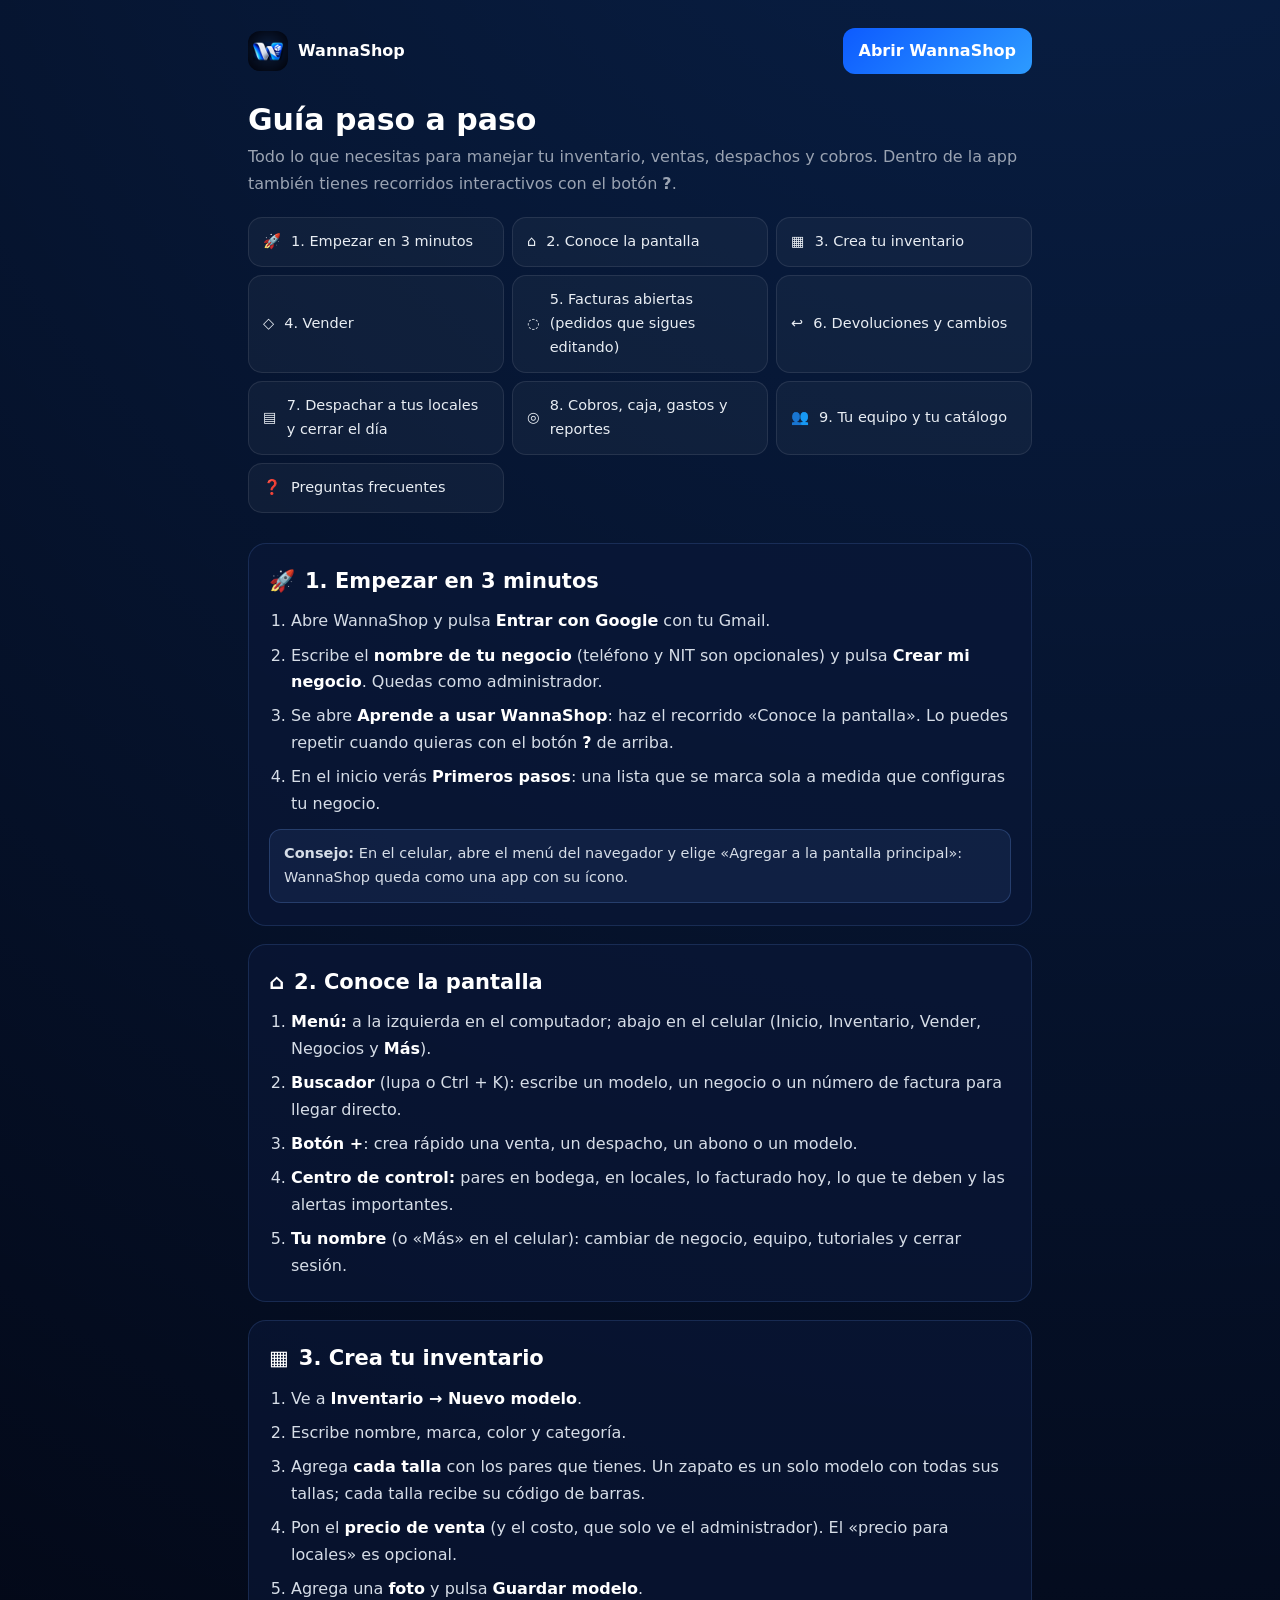
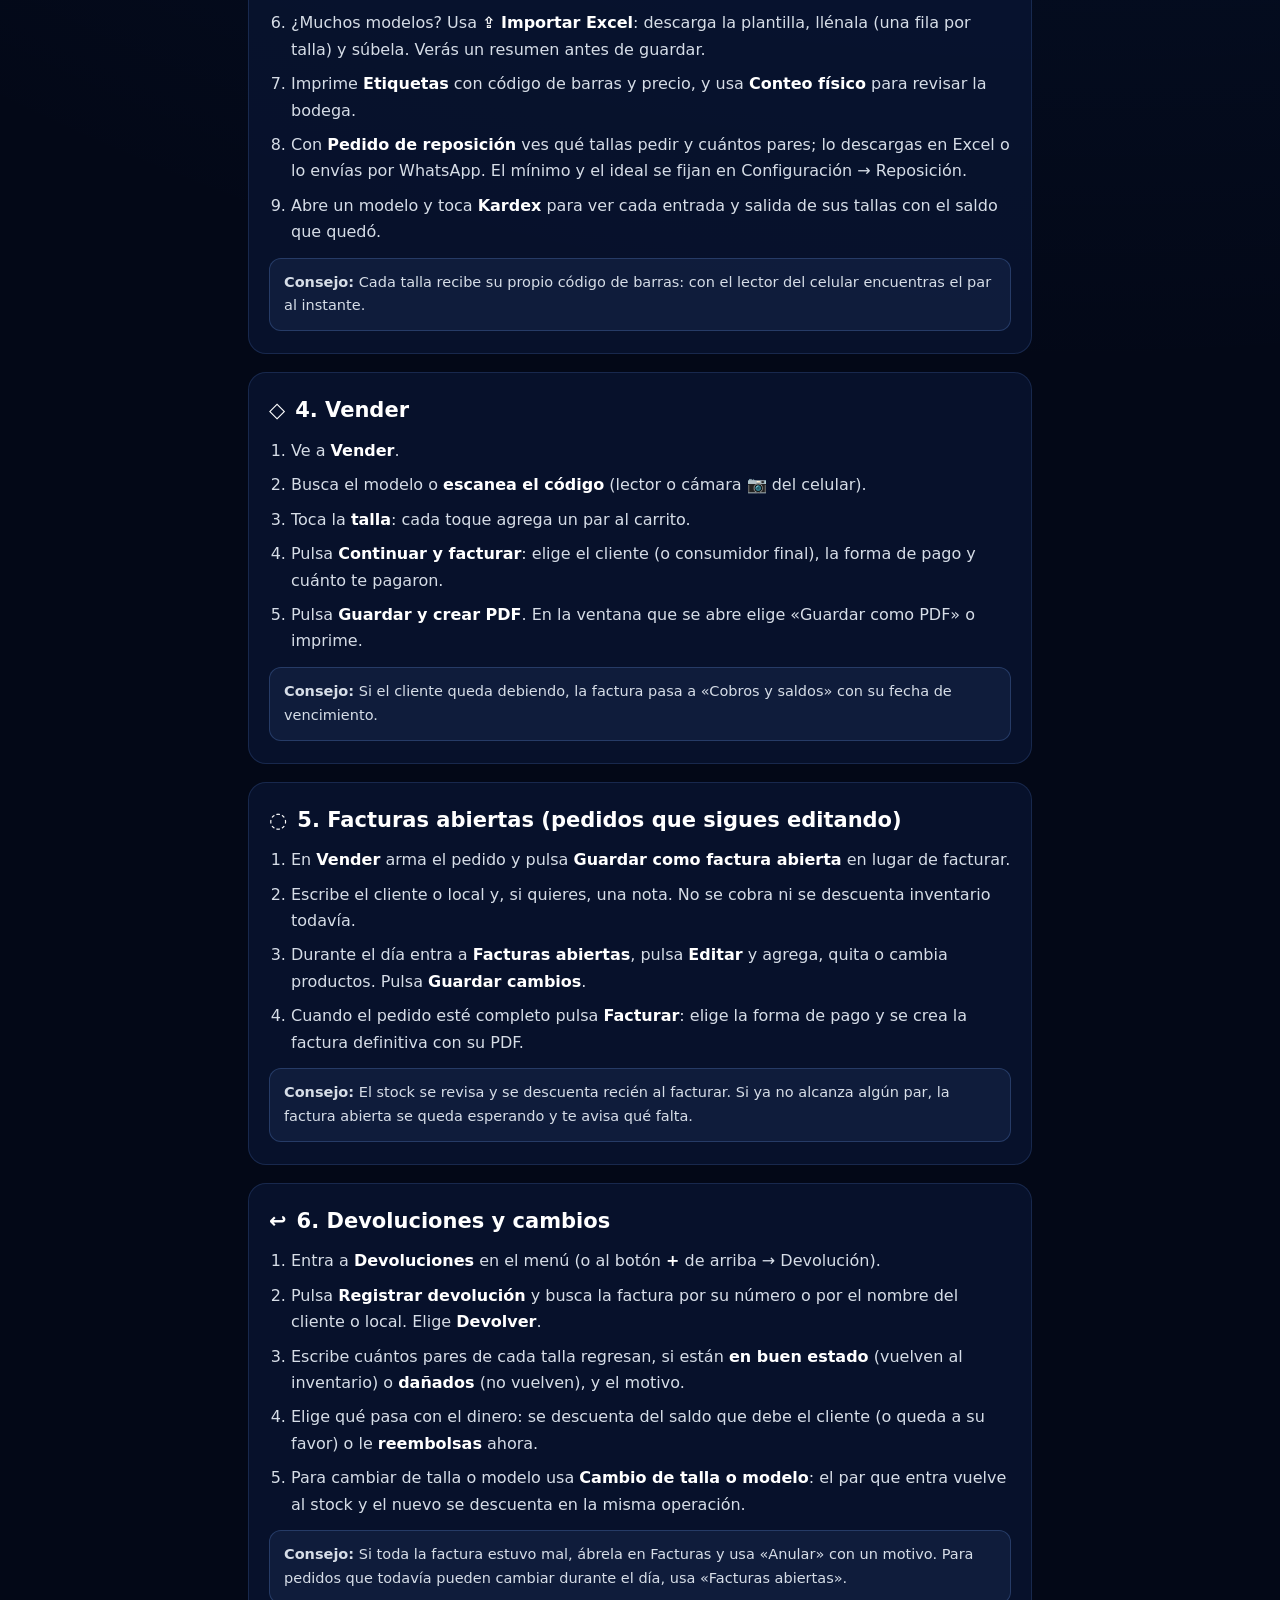
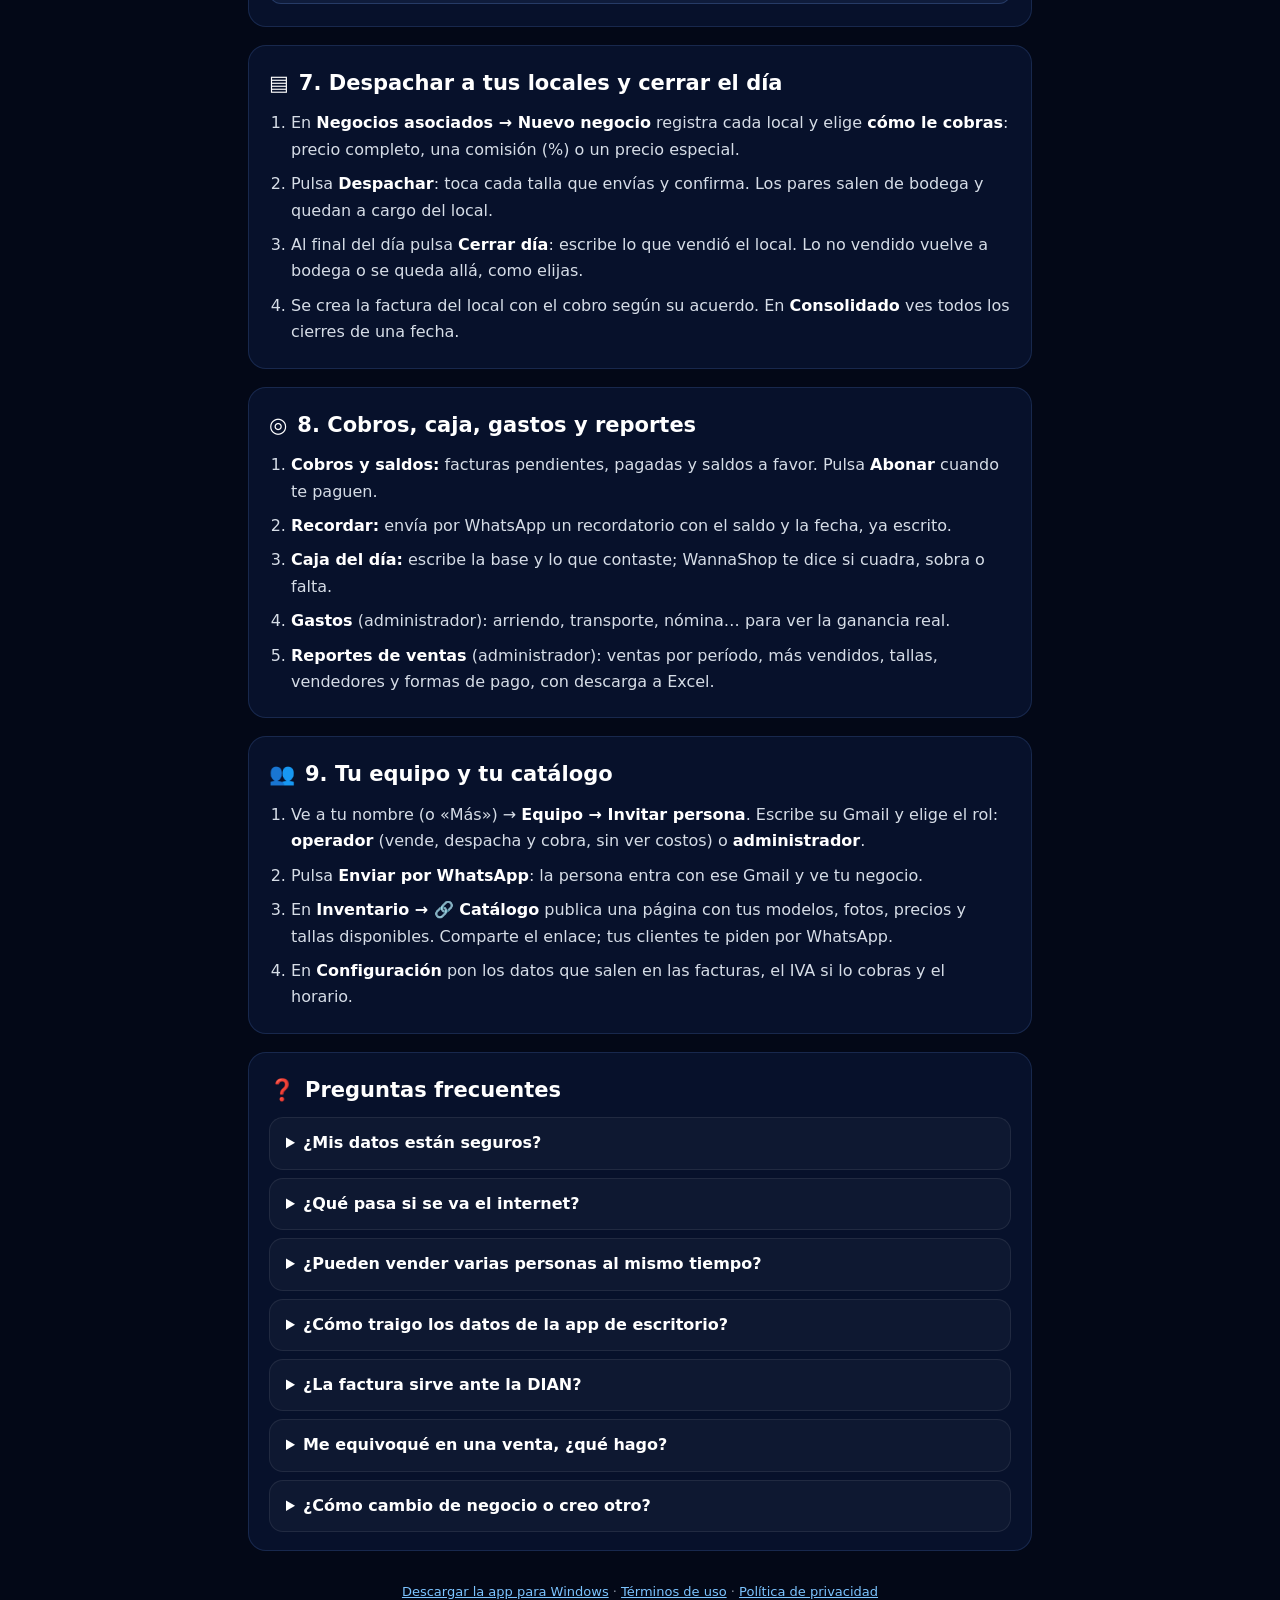
==== commit c6c861d6: "Publicar WannaShop 0.5.4 (web + instalador)" ====
--- a/ayuda.html
+++ b/ayuda.html
@@ -30,8 +30,8 @@
 <div class="top"><a class="brand" href="./"><img src="assets/icon-192.png" alt="">WannaShop</a><a class="open" href="./">Abrir WannaShop</a></div>
 <h1>Guía paso a paso</h1>
 <p class="lead">Todo lo que necesitas para manejar tu inventario, ventas, despachos y cobros. Dentro de la app también tienes recorridos interactivos con el botón <b>?</b>.</p>
-<nav class="toc"><a href="#empezar"><span>🚀</span>1. Empezar en 3 minutos</a><a href="#pantalla"><span>⌂</span>2. Conoce la pantalla</a><a href="#inventario"><span>▦</span>3. Crea tu inventario</a><a href="#vender"><span>◇</span>4. Vender</a><a href="#locales"><span>▤</span>5. Despachar a tus locales y cerrar el día</a><a href="#dinero"><span>◎</span>6. Cobros, caja, gastos y reportes</a><a href="#equipo"><span>👥</span>7. Tu equipo y tu catálogo</a><a href="#preguntas"><span>❓</span>Preguntas frecuentes</a></nav>
-<section id="empezar"><h2><span>🚀</span>1. Empezar en 3 minutos</h2><ol><li>Abre WannaShop y pulsa <b>Entrar con Google</b> con tu Gmail.</li><li>Escribe el <b>nombre de tu negocio</b> (teléfono y NIT son opcionales) y pulsa <b>Crear mi negocio</b>. Quedas como administrador.</li><li>Se abre <b>Aprende a usar WannaShop</b>: haz el recorrido «Conoce la pantalla». Lo puedes repetir cuando quieras con el botón <b>?</b> de arriba.</li><li>En el inicio verás <b>Primeros pasos</b>: una lista que se marca sola a medida que configuras tu negocio.</li></ol><p class="tip"><b>Consejo:</b> En el celular, abre el menú del navegador y elige «Agregar a la pantalla principal»: WannaShop queda como una app con su ícono.</p></section><section id="pantalla"><h2><span>⌂</span>2. Conoce la pantalla</h2><ol><li><b>Menú:</b> a la izquierda en el computador; abajo en el celular (Inicio, Inventario, Vender, Negocios y <b>Más</b>).</li><li><b>Buscador</b> (lupa o Ctrl + K): escribe un modelo, un negocio o un número de factura para llegar directo.</li><li><b>Botón +</b>: crea rápido una venta, un despacho, un abono o un modelo.</li><li><b>Centro de control:</b> pares en bodega, en locales, lo facturado hoy, lo que te deben y las alertas importantes.</li><li><b>Tu nombre</b> (o «Más» en el celular): cambiar de negocio, equipo, tutoriales y cerrar sesión.</li></ol></section><section id="inventario"><h2><span>▦</span>3. Crea tu inventario</h2><ol><li>Ve a <b>Inventario → Nuevo modelo</b>.</li><li>Escribe nombre, marca, color y categoría.</li><li>Agrega <b>cada talla</b> con los pares que tienes. Un zapato es un solo modelo con todas sus tallas; cada talla recibe su código de barras.</li><li>Pon el <b>precio de venta</b> (y el costo, que solo ve el administrador). El «precio para locales» es opcional.</li><li>Agrega una <b>foto</b> y pulsa <b>Guardar modelo</b>.</li><li>¿Muchos modelos? Usa <b>⇪ Importar Excel</b>: descarga la plantilla, llénala (una fila por talla) y súbela. Verás un resumen antes de guardar.</li><li>Imprime <b>Etiquetas</b> con código de barras y precio, y usa <b>Conteo físico</b> para revisar la bodega.</li><li>Con <b>Pedido de reposición</b> ves qué tallas pedir y cuántos pares; lo descargas en Excel o lo envías por WhatsApp. El mínimo y el ideal se fijan en Configuración → Reposición.</li><li>Abre un modelo y toca <b>Kardex</b> para ver cada entrada y salida de sus tallas con el saldo que quedó.</li></ol><p class="tip"><b>Consejo:</b> Cada talla recibe su propio código de barras: con el lector del celular encuentras el par al instante.</p></section><section id="vender"><h2><span>◇</span>4. Vender</h2><ol><li>Ve a <b>Vender</b>.</li><li>Busca el modelo o <b>escanea el código</b> (lector o cámara 📷 del celular).</li><li>Toca la <b>talla</b>: cada toque agrega un par al carrito.</li><li>Pulsa <b>Continuar y facturar</b>: elige el cliente (o consumidor final), la forma de pago y cuánto te pagaron.</li><li>Pulsa <b>Guardar y crear PDF</b>. En la ventana que se abre elige «Guardar como PDF» o imprime.</li></ol><p class="tip"><b>Consejo:</b> Si el cliente queda debiendo, la factura pasa a «Cobros y saldos» con su fecha de vencimiento.</p></section><section id="locales"><h2><span>▤</span>5. Despachar a tus locales y cerrar el día</h2><ol><li>En <b>Negocios asociados → Nuevo negocio</b> registra cada local y elige <b>cómo le cobras</b>: precio completo, una comisión (%) o un precio especial.</li><li>Pulsa <b>Despachar</b>: toca cada talla que envías y confirma. Los pares salen de bodega y quedan a cargo del local.</li><li>Al final del día pulsa <b>Cerrar día</b>: escribe lo que vendió el local. Lo no vendido vuelve a bodega o se queda allá, como elijas.</li><li>Se crea la factura del local con el cobro según su acuerdo. En <b>Consolidado</b> ves todos los cierres de una fecha.</li></ol></section><section id="dinero"><h2><span>◎</span>6. Cobros, caja, gastos y reportes</h2><ol><li><b>Cobros y saldos:</b> facturas pendientes, pagadas y saldos a favor. Pulsa <b>Abonar</b> cuando te paguen.</li><li><b>Recordar:</b> envía por WhatsApp un recordatorio con el saldo y la fecha, ya escrito.</li><li><b>Caja del día:</b> escribe la base y lo que contaste; WannaShop te dice si cuadra, sobra o falta.</li><li><b>Gastos</b> (administrador): arriendo, transporte, nómina… para ver la ganancia real.</li><li><b>Reportes de ventas</b> (administrador): ventas por período, más vendidos, tallas, vendedores y formas de pago, con descarga a Excel.</li></ol></section><section id="equipo"><h2><span>👥</span>7. Tu equipo y tu catálogo</h2><ol><li>Ve a tu nombre (o «Más») → <b>Equipo → Invitar persona</b>. Escribe su Gmail y elige el rol: <b>operador</b> (vende, despacha y cobra, sin ver costos) o <b>administrador</b>.</li><li>Pulsa <b>Enviar por WhatsApp</b>: la persona entra con ese Gmail y ve tu negocio.</li><li>En <b>Inventario → 🔗 Catálogo</b> publica una página con tus modelos, fotos, precios y tallas disponibles. Comparte el enlace; tus clientes te piden por WhatsApp.</li><li>En <b>Configuración</b> pon los datos que salen en las facturas, el IVA si lo cobras y el horario.</li></ol></section>
+<nav class="toc"><a href="#empezar"><span>🚀</span>1. Empezar en 3 minutos</a><a href="#pantalla"><span>⌂</span>2. Conoce la pantalla</a><a href="#inventario"><span>▦</span>3. Crea tu inventario</a><a href="#vender"><span>◇</span>4. Vender</a><a href="#abiertas"><span>◌</span>5. Facturas abiertas (pedidos que sigues editando)</a><a href="#devoluciones"><span>↩</span>6. Devoluciones y cambios</a><a href="#locales"><span>▤</span>7. Despachar a tus locales y cerrar el día</a><a href="#dinero"><span>◎</span>8. Cobros, caja, gastos y reportes</a><a href="#equipo"><span>👥</span>9. Tu equipo y tu catálogo</a><a href="#preguntas"><span>❓</span>Preguntas frecuentes</a></nav>
+<section id="empezar"><h2><span>🚀</span>1. Empezar en 3 minutos</h2><ol><li>Abre WannaShop y pulsa <b>Entrar con Google</b> con tu Gmail.</li><li>Escribe el <b>nombre de tu negocio</b> (teléfono y NIT son opcionales) y pulsa <b>Crear mi negocio</b>. Quedas como administrador.</li><li>Se abre <b>Aprende a usar WannaShop</b>: haz el recorrido «Conoce la pantalla». Lo puedes repetir cuando quieras con el botón <b>?</b> de arriba.</li><li>En el inicio verás <b>Primeros pasos</b>: una lista que se marca sola a medida que configuras tu negocio.</li></ol><p class="tip"><b>Consejo:</b> En el celular, abre el menú del navegador y elige «Agregar a la pantalla principal»: WannaShop queda como una app con su ícono.</p></section><section id="pantalla"><h2><span>⌂</span>2. Conoce la pantalla</h2><ol><li><b>Menú:</b> a la izquierda en el computador; abajo en el celular (Inicio, Inventario, Vender, Negocios y <b>Más</b>).</li><li><b>Buscador</b> (lupa o Ctrl + K): escribe un modelo, un negocio o un número de factura para llegar directo.</li><li><b>Botón +</b>: crea rápido una venta, un despacho, un abono o un modelo.</li><li><b>Centro de control:</b> pares en bodega, en locales, lo facturado hoy, lo que te deben y las alertas importantes.</li><li><b>Tu nombre</b> (o «Más» en el celular): cambiar de negocio, equipo, tutoriales y cerrar sesión.</li></ol></section><section id="inventario"><h2><span>▦</span>3. Crea tu inventario</h2><ol><li>Ve a <b>Inventario → Nuevo modelo</b>.</li><li>Escribe nombre, marca, color y categoría.</li><li>Agrega <b>cada talla</b> con los pares que tienes. Un zapato es un solo modelo con todas sus tallas; cada talla recibe su código de barras.</li><li>Pon el <b>precio de venta</b> (y el costo, que solo ve el administrador). El «precio para locales» es opcional.</li><li>Agrega una <b>foto</b> y pulsa <b>Guardar modelo</b>.</li><li>¿Muchos modelos? Usa <b>⇪ Importar Excel</b>: descarga la plantilla, llénala (una fila por talla) y súbela. Verás un resumen antes de guardar.</li><li>Imprime <b>Etiquetas</b> con código de barras y precio, y usa <b>Conteo físico</b> para revisar la bodega.</li><li>Con <b>Pedido de reposición</b> ves qué tallas pedir y cuántos pares; lo descargas en Excel o lo envías por WhatsApp. El mínimo y el ideal se fijan en Configuración → Reposición.</li><li>Abre un modelo y toca <b>Kardex</b> para ver cada entrada y salida de sus tallas con el saldo que quedó.</li></ol><p class="tip"><b>Consejo:</b> Cada talla recibe su propio código de barras: con el lector del celular encuentras el par al instante.</p></section><section id="vender"><h2><span>◇</span>4. Vender</h2><ol><li>Ve a <b>Vender</b>.</li><li>Busca el modelo o <b>escanea el código</b> (lector o cámara 📷 del celular).</li><li>Toca la <b>talla</b>: cada toque agrega un par al carrito.</li><li>Pulsa <b>Continuar y facturar</b>: elige el cliente (o consumidor final), la forma de pago y cuánto te pagaron.</li><li>Pulsa <b>Guardar y crear PDF</b>. En la ventana que se abre elige «Guardar como PDF» o imprime.</li></ol><p class="tip"><b>Consejo:</b> Si el cliente queda debiendo, la factura pasa a «Cobros y saldos» con su fecha de vencimiento.</p></section><section id="abiertas"><h2><span>◌</span>5. Facturas abiertas (pedidos que sigues editando)</h2><ol><li>En <b>Vender</b> arma el pedido y pulsa <b>Guardar como factura abierta</b> en lugar de facturar.</li><li>Escribe el cliente o local y, si quieres, una nota. No se cobra ni se descuenta inventario todavía.</li><li>Durante el día entra a <b>Facturas abiertas</b>, pulsa <b>Editar</b> y agrega, quita o cambia productos. Pulsa <b>Guardar cambios</b>.</li><li>Cuando el pedido esté completo pulsa <b>Facturar</b>: elige la forma de pago y se crea la factura definitiva con su PDF.</li></ol><p class="tip"><b>Consejo:</b> El stock se revisa y se descuenta recién al facturar. Si ya no alcanza algún par, la factura abierta se queda esperando y te avisa qué falta.</p></section><section id="devoluciones"><h2><span>↩</span>6. Devoluciones y cambios</h2><ol><li>Entra a <b>Devoluciones</b> en el menú (o al botón <b>+</b> de arriba → Devolución).</li><li>Pulsa <b>Registrar devolución</b> y busca la factura por su número o por el nombre del cliente o local. Elige <b>Devolver</b>.</li><li>Escribe cuántos pares de cada talla regresan, si están <b>en buen estado</b> (vuelven al inventario) o <b>dañados</b> (no vuelven), y el motivo.</li><li>Elige qué pasa con el dinero: se descuenta del saldo que debe el cliente (o queda a su favor) o le <b>reembolsas</b> ahora.</li><li>Para cambiar de talla o modelo usa <b>Cambio de talla o modelo</b>: el par que entra vuelve al stock y el nuevo se descuenta en la misma operación.</li></ol><p class="tip"><b>Consejo:</b> Si toda la factura estuvo mal, ábrela en Facturas y usa «Anular» con un motivo. Para pedidos que todavía pueden cambiar durante el día, usa «Facturas abiertas».</p></section><section id="locales"><h2><span>▤</span>7. Despachar a tus locales y cerrar el día</h2><ol><li>En <b>Negocios asociados → Nuevo negocio</b> registra cada local y elige <b>cómo le cobras</b>: precio completo, una comisión (%) o un precio especial.</li><li>Pulsa <b>Despachar</b>: toca cada talla que envías y confirma. Los pares salen de bodega y quedan a cargo del local.</li><li>Al final del día pulsa <b>Cerrar día</b>: escribe lo que vendió el local. Lo no vendido vuelve a bodega o se queda allá, como elijas.</li><li>Se crea la factura del local con el cobro según su acuerdo. En <b>Consolidado</b> ves todos los cierres de una fecha.</li></ol></section><section id="dinero"><h2><span>◎</span>8. Cobros, caja, gastos y reportes</h2><ol><li><b>Cobros y saldos:</b> facturas pendientes, pagadas y saldos a favor. Pulsa <b>Abonar</b> cuando te paguen.</li><li><b>Recordar:</b> envía por WhatsApp un recordatorio con el saldo y la fecha, ya escrito.</li><li><b>Caja del día:</b> escribe la base y lo que contaste; WannaShop te dice si cuadra, sobra o falta.</li><li><b>Gastos</b> (administrador): arriendo, transporte, nómina… para ver la ganancia real.</li><li><b>Reportes de ventas</b> (administrador): ventas por período, más vendidos, tallas, vendedores y formas de pago, con descarga a Excel.</li></ol></section><section id="equipo"><h2><span>👥</span>9. Tu equipo y tu catálogo</h2><ol><li>Ve a tu nombre (o «Más») → <b>Equipo → Invitar persona</b>. Escribe su Gmail y elige el rol: <b>operador</b> (vende, despacha y cobra, sin ver costos) o <b>administrador</b>.</li><li>Pulsa <b>Enviar por WhatsApp</b>: la persona entra con ese Gmail y ve tu negocio.</li><li>En <b>Inventario → 🔗 Catálogo</b> publica una página con tus modelos, fotos, precios y tallas disponibles. Comparte el enlace; tus clientes te piden por WhatsApp.</li><li>En <b>Configuración</b> pon los datos que salen en las facturas, el IVA si lo cobras y el horario.</li></ol></section>
 <section id="preguntas"><h2><span>❓</span>Preguntas frecuentes</h2><details><summary>¿Mis datos están seguros?</summary><p>Se guardan en la nube de Google y solo entran las cuentas que tú autorices. Ningún negocio ve los datos de otro. Cada día queda una copia automática (Configuración → Ver copias diarias) y puedes descargar una copia completa cuando quieras.</p></details><details><summary>¿Qué pasa si se va el internet?</summary><p>Aparece un aviso arriba. Puedes seguir consultando, pero para guardar necesitas conexión; nada queda a medias.</p></details><details><summary>¿Pueden vender varias personas al mismo tiempo?</summary><p>Sí. Cada venta se valida con el inventario más reciente, así que no se vende un par que ya no existe.</p></details><details><summary>¿Cómo traigo los datos de la app de escritorio?</summary><p>En la app de escritorio: Configuración → Guardar respaldo manual. En la web: Configuración → Importar respaldo.</p></details><details><summary>¿La factura sirve ante la DIAN?</summary><p>Los documentos de WannaShop son comprobantes de venta e internos. No reemplazan la factura electrónica de la DIAN cuando estés obligado a expedirla.</p></details><details><summary>Me equivoqué en una venta, ¿qué hago?</summary><p>En Facturas abre el documento: puedes registrar una devolución o un cambio, o anularlo escribiendo el motivo. Todo queda en el historial.</p></details><details><summary>¿Cómo cambio de negocio o creo otro?</summary><p>Toca tu nombre (o «Más») → Cambiar de negocio. Desde ahí también puedes crear otro negocio con la misma cuenta.</p></details></section>
-<footer><a href="terminos.html">Términos de uso</a> · <a href="privacidad.html">Política de privacidad</a></footer>
+<footer><a href="app/WannaShop-Setup.exe" download>Descargar la app para Windows</a> · <a href="terminos.html">Términos de uso</a> · <a href="privacidad.html">Política de privacidad</a></footer>
 </main></body></html>
